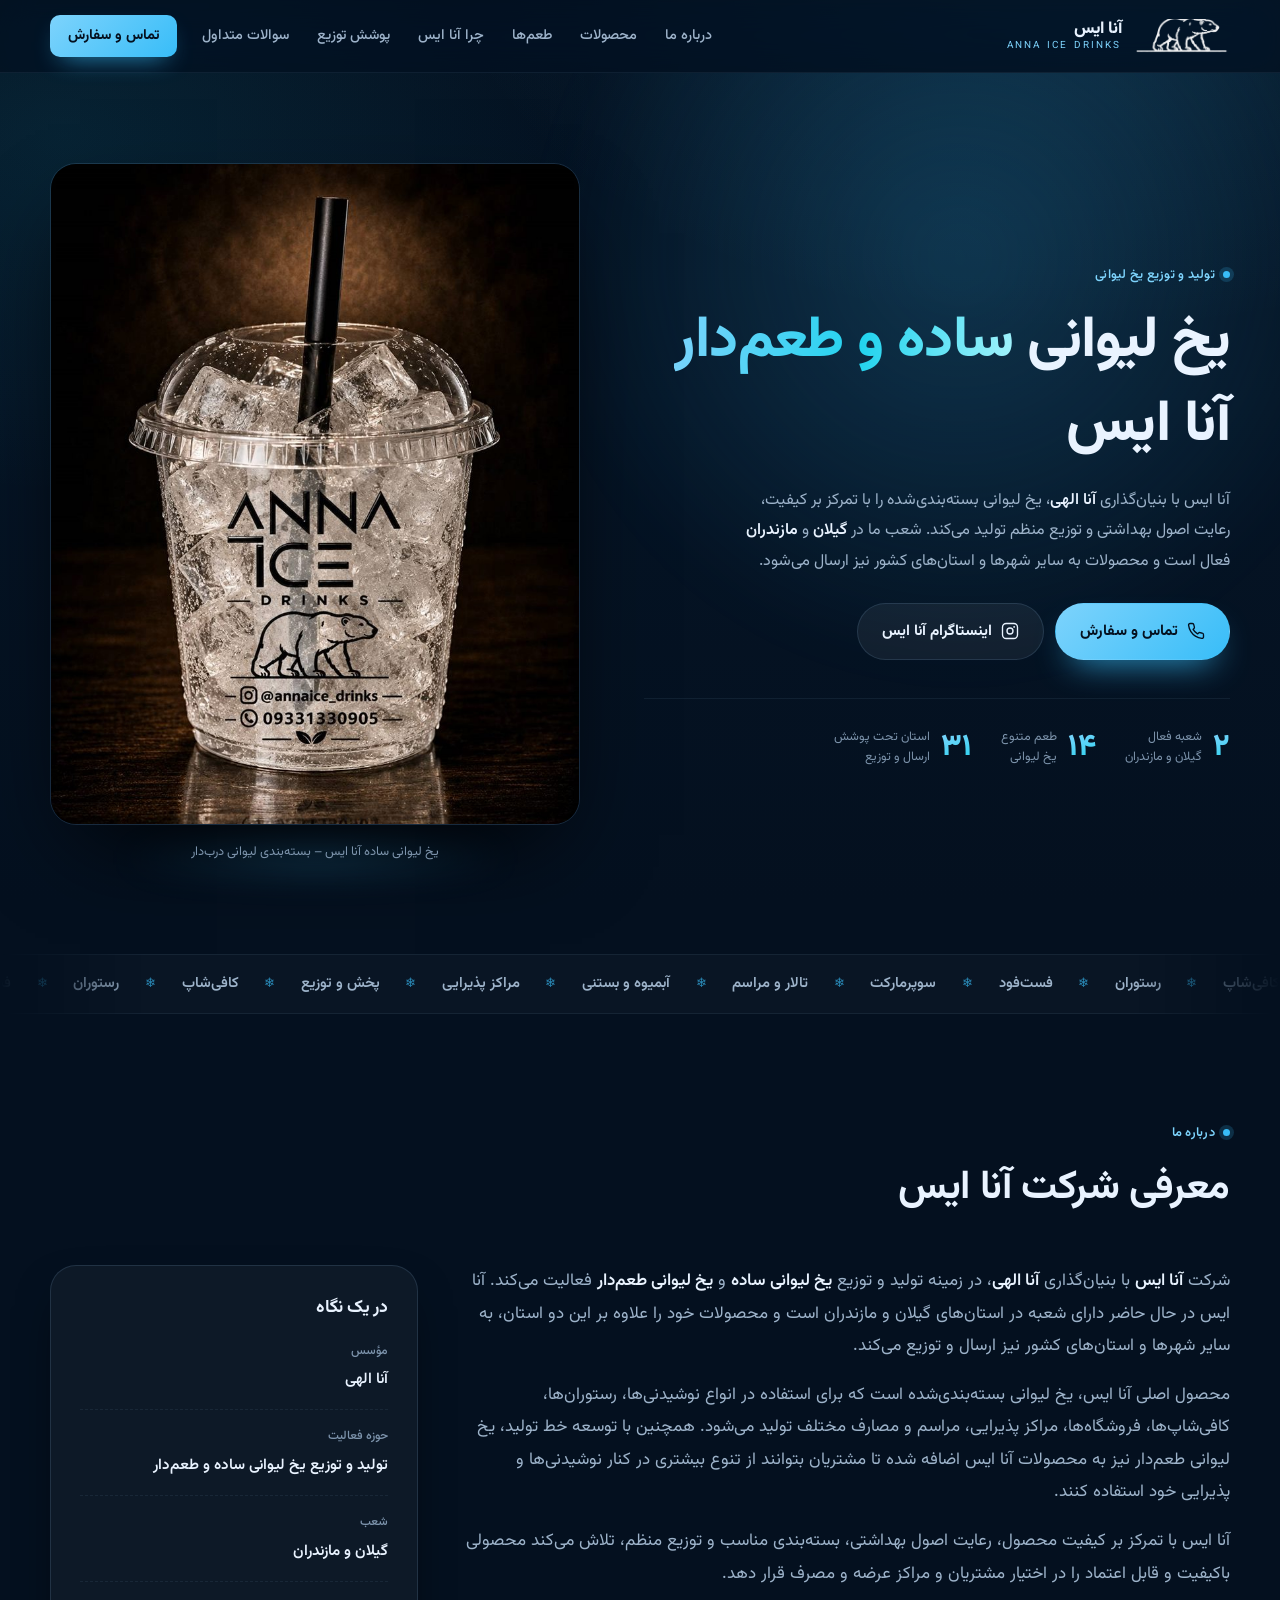
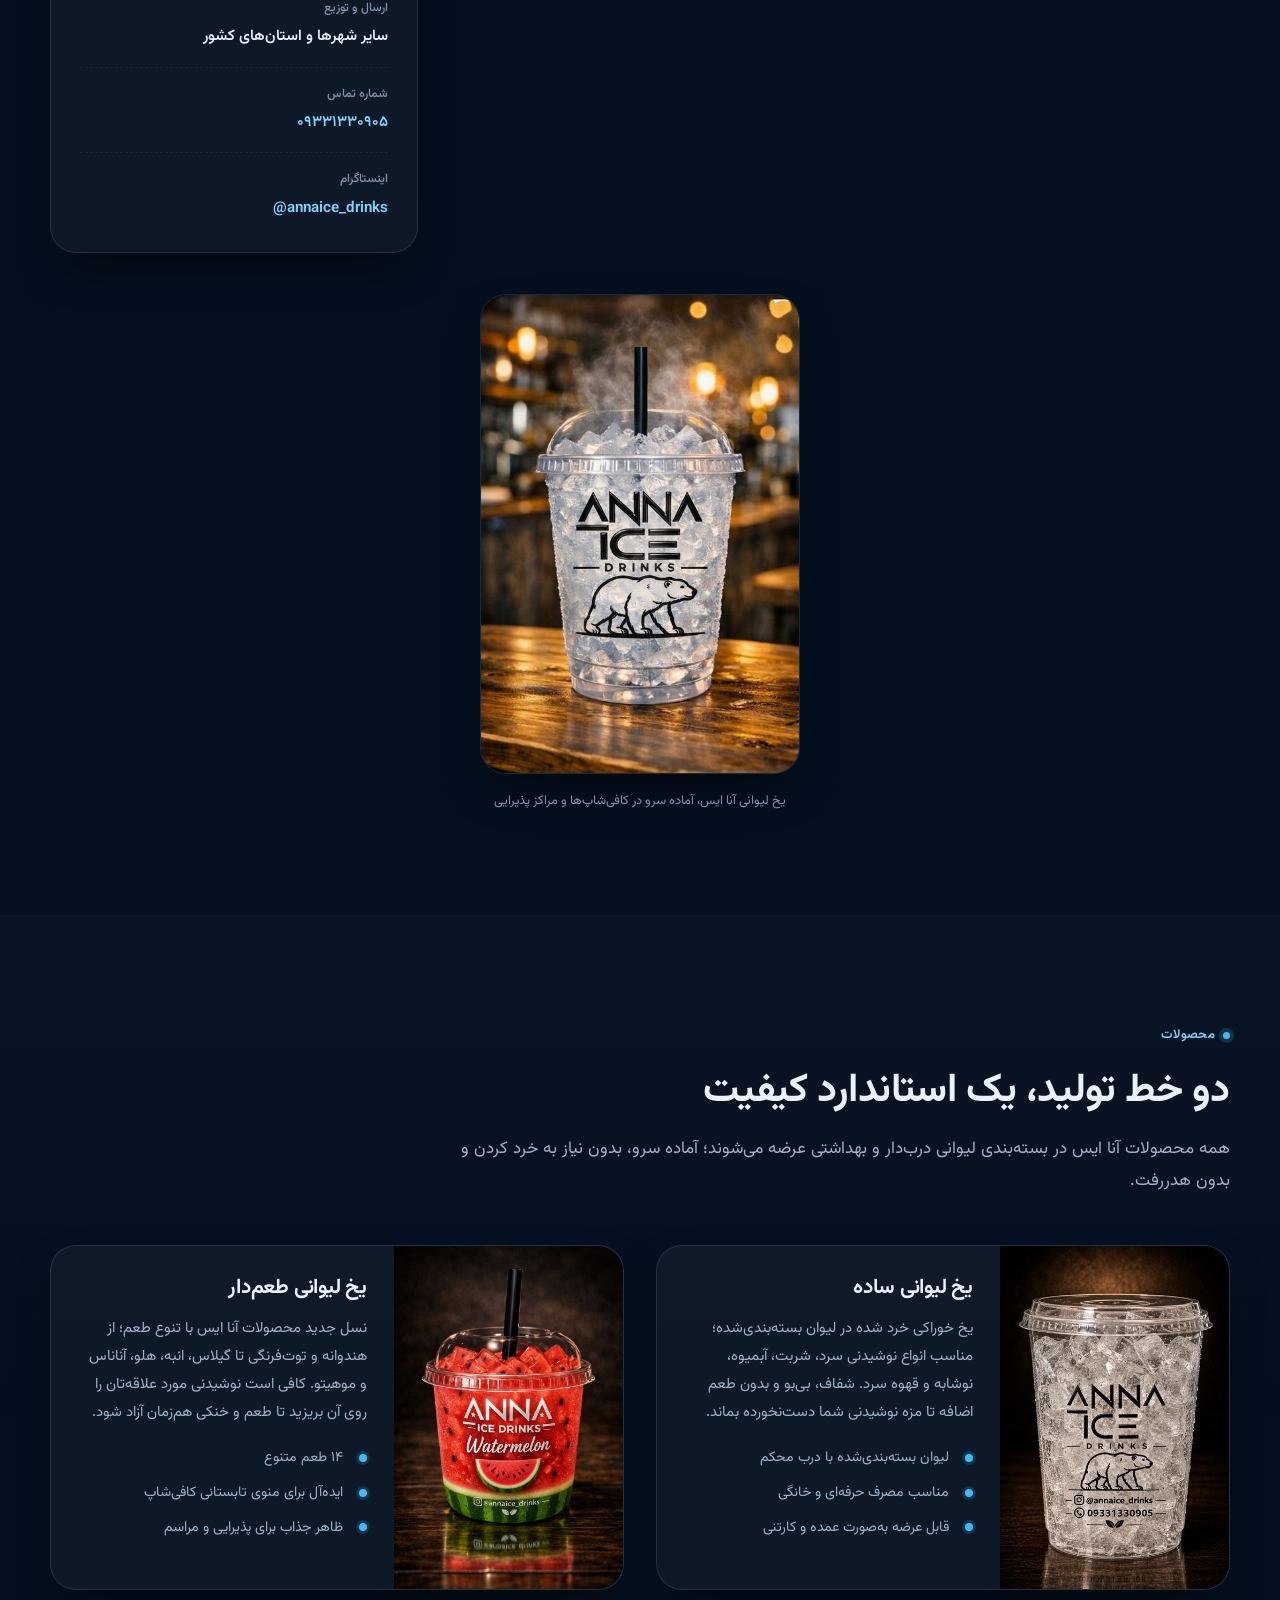
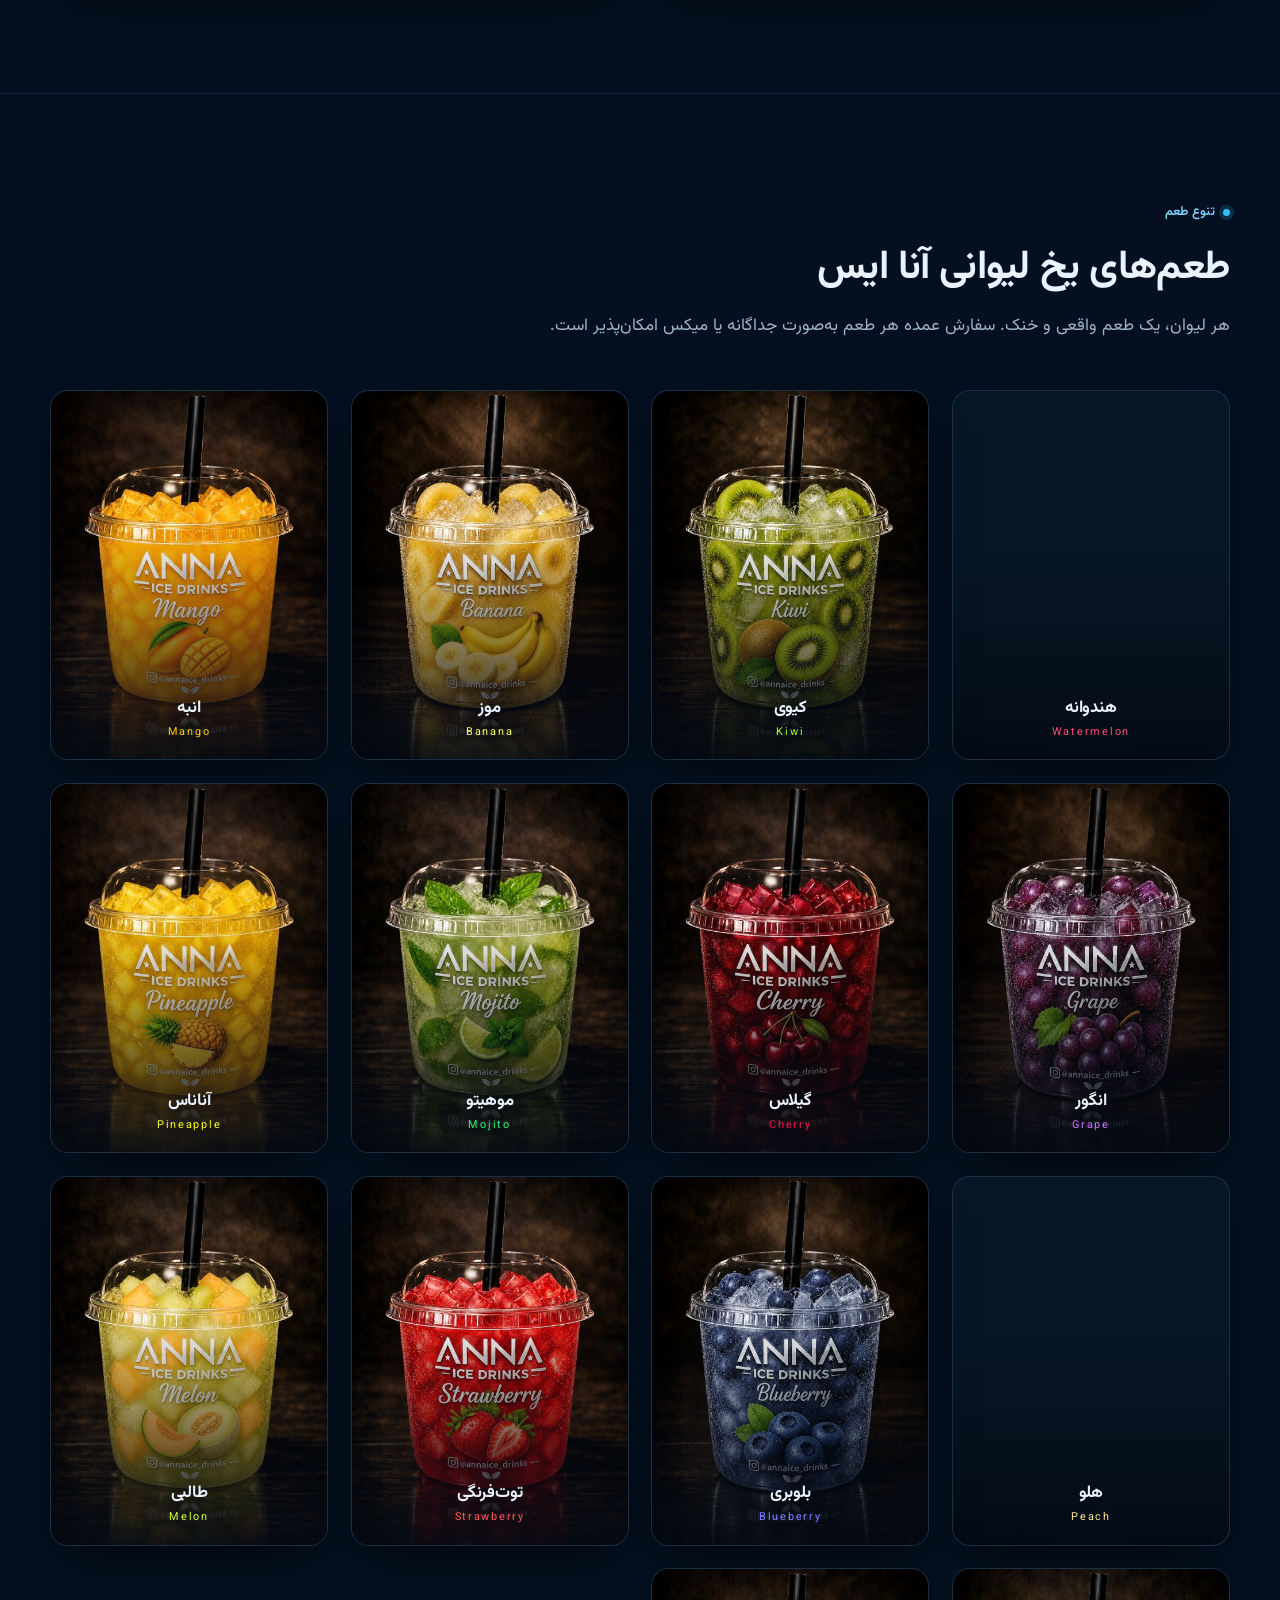
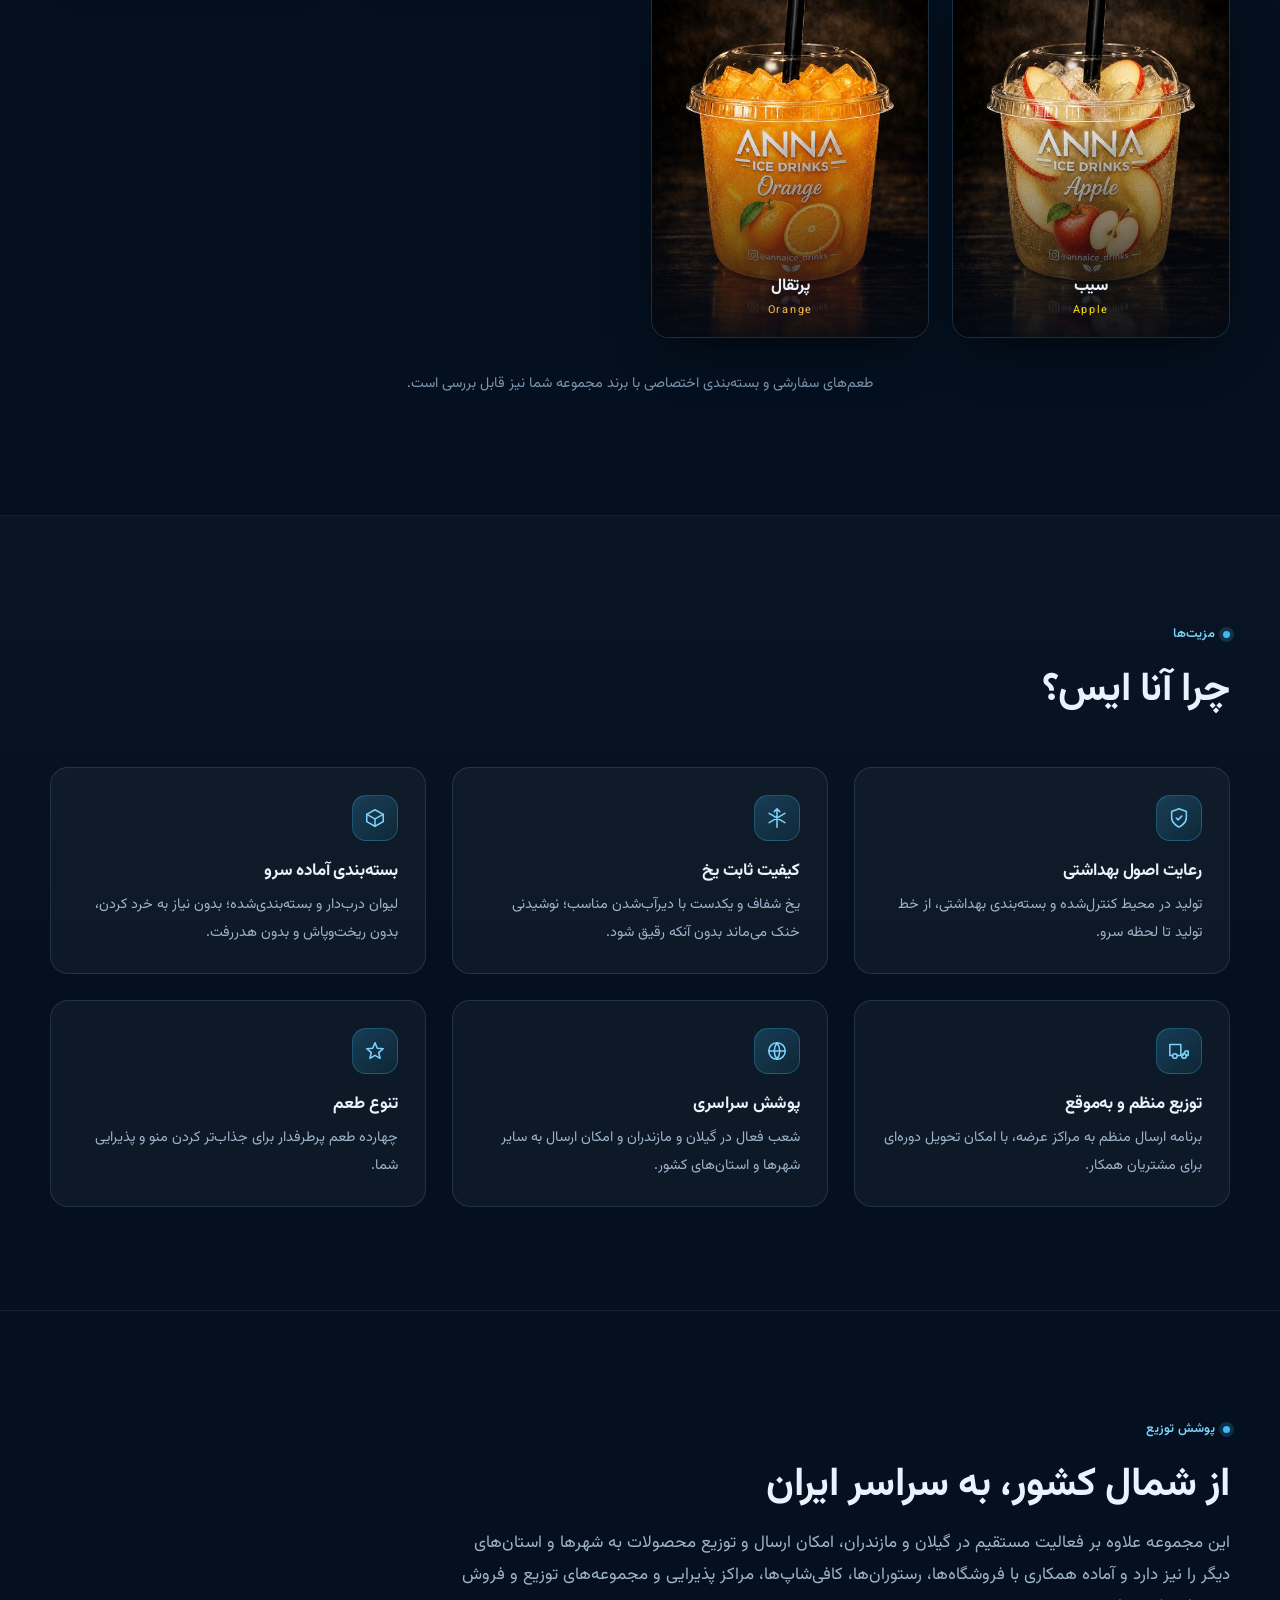
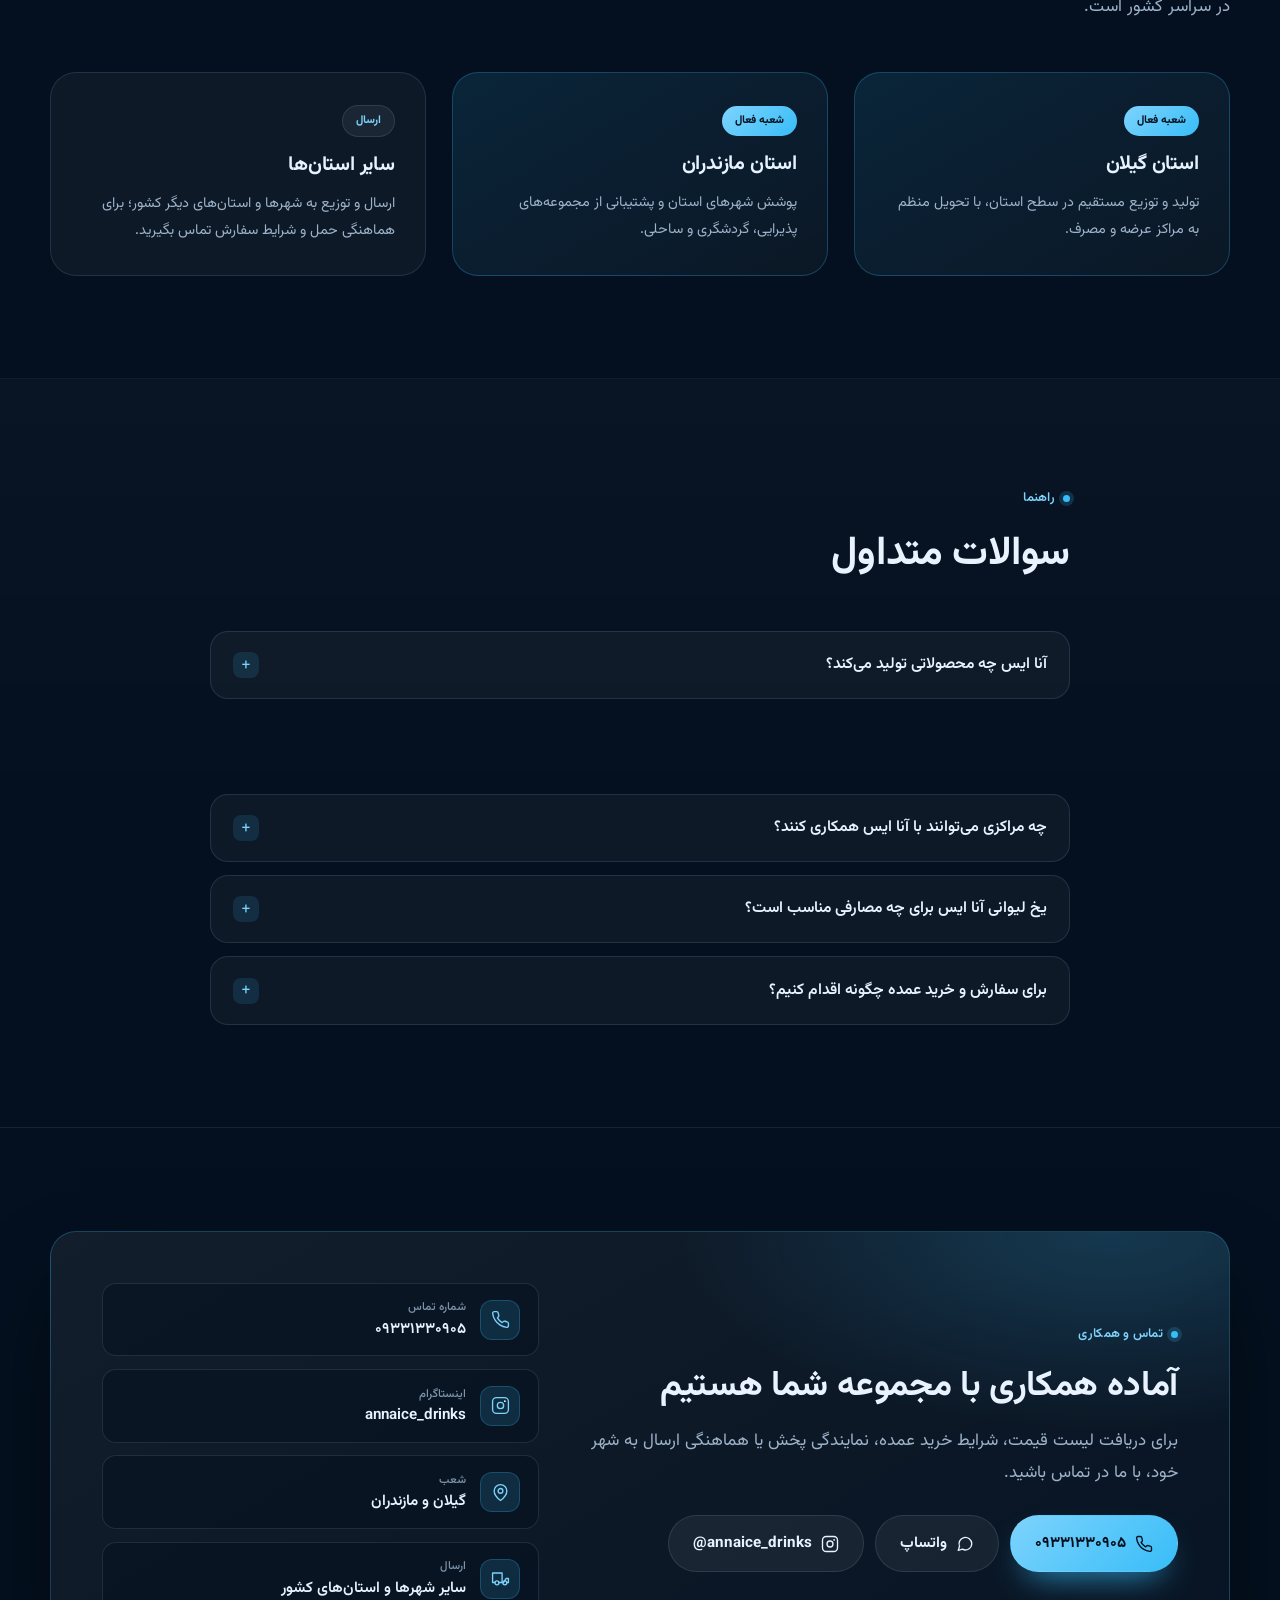
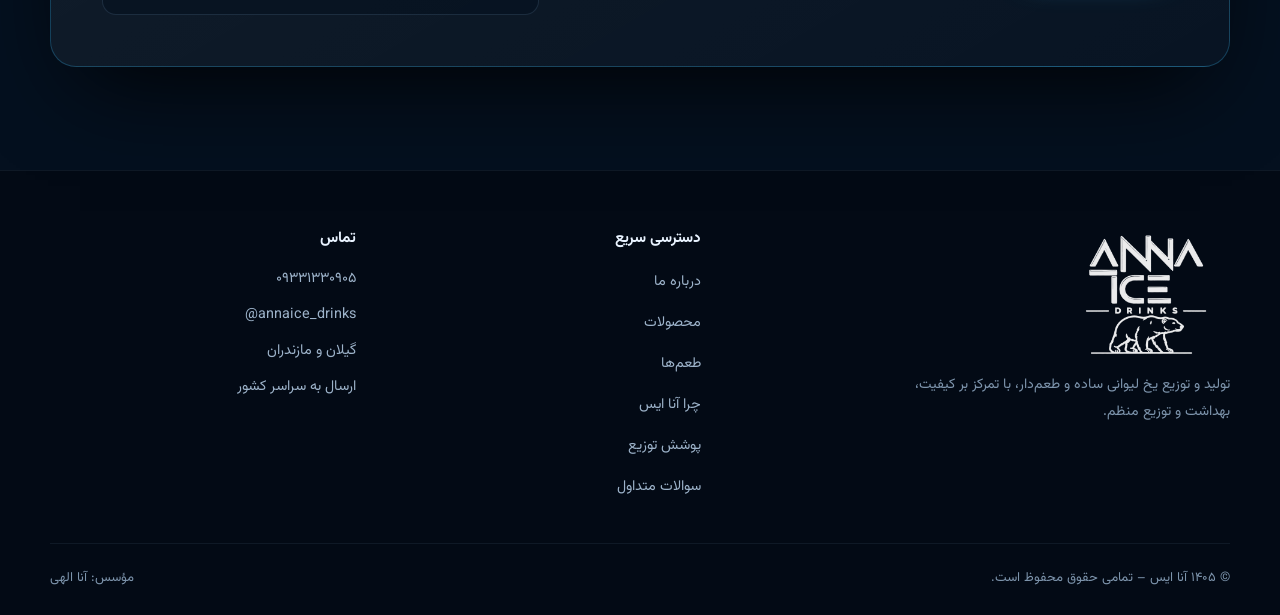
==== index.html @ 381fede4 "Add files via upload" ====
<!DOCTYPE html>
<html lang="fa-IR" dir="rtl">
<head>
<meta charset="utf-8">
<meta name="viewport" content="width=device-width, initial-scale=1">
<meta name="theme-color" content="#04101f">

<title>آنا ایس | تولید و توزیع یخ لیوانی ساده و طعم‌دار در گیلان و مازندران</title>
<meta name="description" content="آنا ایس (ANNA ICE DRINKS) تولیدکننده و توزیع‌کننده یخ لیوانی ساده و یخ لیوانی طعم‌دار با بسته‌بندی بهداشتی. شعب گیلان و مازندران، ارسال به سراسر کشور. همکاری با کافی‌شاپ، رستوران، فروشگاه و مراکز پذیرایی. تماس: ۰۹۳۳۱۳۳۰۹۰۵">
<meta name="keywords" content="یخ لیوانی, یخ لیوانی طعم‌دار, آنا ایس, انا ایس, ANNA ICE, تولید یخ, پخش یخ, یخ بهداشتی, یخ خوراکی, یخ کافی شاپ, یخ رستوران, یخ لیوانی گیلان, یخ لیوانی مازندران, عمده فروشی یخ">
<meta name="author" content="آنا ایس – آنا الهی">
<meta name="robots" content="index, follow, max-image-preview:large, max-snippet:-1, max-video-preview:-1">
<link rel="canonical" href="https://annaice.ir/">

<meta property="og:type" content="website">
<meta property="og:site_name" content="آنا ایس | ANNA ICE DRINKS">
<meta property="og:locale" content="fa_IR">
<meta property="og:url" content="https://annaice.ir/">
<meta property="og:title" content="آنا ایس | تولید و توزیع یخ لیوانی ساده و طعم‌دار">
<meta property="og:description" content="یخ لیوانی بسته‌بندی‌شده، ساده و طعم‌دار، با کیفیت و بهداشت تضمین‌شده. شعب گیلان و مازندران، ارسال به سراسر ایران.">
<meta property="og:image" content="https://annaice.ir/images/annaice-og-cover.jpg">
<meta property="og:image:width" content="1200">
<meta property="og:image:height" content="630">
<meta property="og:image:alt" content="لیوان یخ لیوانی ساده آنا ایس با لوگوی خرس قطبی">

<meta name="twitter:card" content="summary_large_image">
<meta name="twitter:title" content="آنا ایس | تولید و توزیع یخ لیوانی ساده و طعم‌دار">
<meta name="twitter:description" content="یخ لیوانی بسته‌بندی‌شده، ساده و طعم‌دار. شعب گیلان و مازندران، ارسال به سراسر ایران.">
<meta name="twitter:image" content="https://annaice.ir/images/annaice-og-cover.jpg">

<link rel="icon" href="images/icon-32.png" sizes="32x32" type="image/png">
<link rel="apple-touch-icon" href="images/icon-180.png">
<link rel="manifest" href="site.webmanifest">

<link rel="preconnect" href="https://fonts.googleapis.com">
<link rel="preconnect" href="https://fonts.gstatic.com" crossorigin>
<link rel="preload" as="image" href="images/annaice-yakh-livani-hero.jpg" imagesrcset="images/annaice-yakh-livani-hero-560.jpg 560w, images/annaice-yakh-livani-hero-800.jpg 800w, images/annaice-yakh-livani-hero.jpg 1086w" imagesizes="(max-width: 900px) min(88vw, 360px), 46vw">
<link rel="stylesheet" href="https://fonts.googleapis.com/css2?family=Vazirmatn:wght@300;400;500;600;700;800&display=swap">
<link rel="stylesheet" href="styles.css">

<script type="application/ld+json">
{
  "@context": "https://schema.org",
  "@graph": [
    {
      "@type": "Organization",
      "@id": "https://annaice.ir/#organization",
      "name": "آنا ایس",
      "alternateName": ["ANNA ICE DRINKS", "انا ایس", "Anna Ice"],
      "url": "https://annaice.ir/",
      "logo": "https://annaice.ir/images/annaice-logo.png",
      "image": "https://annaice.ir/images/annaice-og-cover.jpg",
      "description": "تولید و توزیع یخ لیوانی ساده و یخ لیوانی طعم‌دار با بسته‌بندی بهداشتی.",
      "foundingDate": "2024",
      "founder": { "@type": "Person", "name": "آنا الهی" },
      "sameAs": ["https://www.instagram.com/annaice_drinks"],
      "contactPoint": [{
        "@type": "ContactPoint",
        "telephone": "+989331330905",
        "contactType": "sales",
        "areaServed": "IR",
        "availableLanguage": ["fa"]
      }]
    },
    {
      "@type": "LocalBusiness",
      "@id": "https://annaice.ir/#business",
      "name": "آنا ایس – تولید و توزیع یخ لیوانی",
      "parentOrganization": { "@id": "https://annaice.ir/#organization" },
      "url": "https://annaice.ir/",
      "image": "https://annaice.ir/images/annaice-og-cover.jpg",
      "telephone": "+989331330905",
      "priceRange": "$$",
      "address": [
        { "@type": "PostalAddress", "addressRegion": "گیلان", "addressCountry": "IR" },
        { "@type": "PostalAddress", "addressRegion": "مازندران", "addressCountry": "IR" }
      ],
      "areaServed": [
        { "@type": "State", "name": "گیلان" },
        { "@type": "State", "name": "مازندران" },
        { "@type": "Country", "name": "ایران" }
      ],
      "makesOffer": [
        { "@type": "Offer", "itemOffered": { "@type": "Product", "name": "یخ لیوانی ساده" } },
        { "@type": "Offer", "itemOffered": { "@type": "Product", "name": "یخ لیوانی طعم‌دار" } }
      ]
    },
    {
      "@type": "WebSite",
      "@id": "https://annaice.ir/#website",
      "url": "https://annaice.ir/",
      "name": "آنا ایس",
      "inLanguage": "fa-IR",
      "publisher": { "@id": "https://annaice.ir/#organization" }
    },
    {
      "@type": "ItemList",
      "name": "طعم‌های یخ لیوانی آنا ایس",
      "itemListElement": [
        { "@type": "ListItem", "position": 1, "name": "یخ لیوانی هندوانه", "image": "https://annaice.ir/images/annaice-yakh-livani-hendevaneh.jpg" },
        { "@type": "ListItem", "position": 2, "name": "یخ لیوانی کیوی", "image": "https://annaice.ir/images/annaice-yakh-livani-kiwi.jpg" },
        { "@type": "ListItem", "position": 3, "name": "یخ لیوانی موز", "image": "https://annaice.ir/images/annaice-yakh-livani-moz.jpg" },
        { "@type": "ListItem", "position": 4, "name": "یخ لیوانی انبه", "image": "https://annaice.ir/images/annaice-yakh-livani-anbeh.jpg" },
        { "@type": "ListItem", "position": 5, "name": "یخ لیوانی انگور", "image": "https://annaice.ir/images/annaice-yakh-livani-angoor.jpg" },
        { "@type": "ListItem", "position": 6, "name": "یخ لیوانی گیلاس", "image": "https://annaice.ir/images/annaice-yakh-livani-gilas.jpg" },
        { "@type": "ListItem", "position": 7, "name": "یخ لیوانی موهیتو", "image": "https://annaice.ir/images/annaice-yakh-livani-mojito.jpg" },
        { "@type": "ListItem", "position": 8, "name": "یخ لیوانی آناناس", "image": "https://annaice.ir/images/annaice-yakh-livani-ananas.jpg" },
        { "@type": "ListItem", "position": 9, "name": "یخ لیوانی هلو", "image": "https://annaice.ir/images/annaice-yakh-livani-holoo.jpg" },
        { "@type": "ListItem", "position": 10, "name": "یخ لیوانی بلوبری", "image": "https://annaice.ir/images/annaice-yakh-livani-bluberry.jpg" },
        { "@type": "ListItem", "position": 11, "name": "یخ لیوانی توت‌فرنگی", "image": "https://annaice.ir/images/annaice-yakh-livani-toot-farangi.jpg" },
        { "@type": "ListItem", "position": 12, "name": "یخ لیوانی طالبی", "image": "https://annaice.ir/images/annaice-yakh-livani-talebi.jpg" },
        { "@type": "ListItem", "position": 13, "name": "یخ لیوانی سیب", "image": "https://annaice.ir/images/annaice-yakh-livani-sib.jpg" },
        { "@type": "ListItem", "position": 14, "name": "یخ لیوانی پرتقال", "image": "https://annaice.ir/images/annaice-yakh-livani-portaghal.jpg" }
      ]
    },
    {
      "@type": "FAQPage",
      "@id": "https://annaice.ir/#faq",
      "mainEntity": [
        {
          "@type": "Question",
          "name": "آنا ایس چه محصولاتی تولید می‌کند؟",
          "acceptedAnswer": { "@type": "Answer", "text": "محصول اصلی آنا ایس یخ لیوانی بسته‌بندی‌شده است که در دو دسته یخ لیوانی ساده و یخ لیوانی طعم‌دار تولید می‌شود." }
        },
        {
          "@type": "Question",
          "name": "آیا امکان ارسال محصولات به شهرهای دیگر وجود دارد؟",
          "acceptedAnswer": { "@type": "Answer", "text": "بله. آنا ایس علاوه بر شعب خود در گیلان و مازندران، محصولات را به سایر شهرها و استان‌های کشور نیز ارسال و توزیع می‌کند." }
        },
        {
          "@type": "Question",
          "name": "چه مراکزی می‌توانند با آنا ایس همکاری کنند؟",
          "acceptedAnswer": { "@type": "Answer", "text": "کافی‌شاپ‌ها، رستوران‌ها، فروشگاه‌ها، مراکز پذیرایی، تالارها و مجموعه‌های پخش و توزیع می‌توانند برای همکاری و خرید عمده با آنا ایس تماس بگیرند." }
        },
        {
          "@type": "Question",
          "name": "یخ لیوانی آنا ایس برای چه مصارفی مناسب است؟",
          "acceptedAnswer": { "@type": "Answer", "text": "برای انواع نوشیدنی‌های سرد، سرو در کافی‌شاپ و رستوران، پذیرایی در مراسم و جشن‌ها، فروشگاه‌ها و مصارف خانگی مناسب است." }
        },
        {
          "@type": "Question",
          "name": "برای سفارش و خرید عمده چگونه اقدام کنیم؟",
          "acceptedAnswer": { "@type": "Answer", "text": "کافی است با شماره ۰۹۳۳۱۳۳۰۹۰۵ تماس بگیرید یا از طریق صفحه اینستاگرام annaice_drinks پیام دهید." }
        }
      ]
    }
  ]
}
</script>
</head>
<body>

<a class="skip-link" href="#main">رفتن به محتوای اصلی</a>

<header class="site-header" id="top">
  <div class="wrap header-inner">
    <a class="brand" href="#top" aria-label="آنا ایس – صفحه اصلی">
      <img class="brand-logo" src="images/annaice-bear-white.png" width="420" height="147"
           fetchpriority="high" decoding="async" alt="نشان خرس قطبی آنا ایس">
      <span class="brand-text">
        <strong>آنا ایس</strong>
        <small>ANNA ICE DRINKS</small>
      </span>
    </a>

    <nav class="nav" id="nav" aria-label="ناوبری اصلی">
      <a href="#about">درباره ما</a>
      <a href="#products">محصولات</a>
      <a href="#flavors">طعم‌ها</a>
      <a href="#why">چرا آنا ایس</a>
      <a href="#coverage">پوشش توزیع</a>
      <a href="#faq">سوالات متداول</a>
      <a href="#contact" class="nav-cta">تماس و سفارش</a>
    </nav>

    <button class="nav-toggle" id="navToggle" aria-expanded="false" aria-controls="nav" aria-label="باز کردن منو">
      <span></span><span></span><span></span>
    </button>
  </div>
</header>

<main id="main">

  <!-- ==================== HERO ==================== -->
  <section class="hero" aria-labelledby="hero-title">
    <div class="hero-glow" aria-hidden="true"></div>
    <div class="wrap hero-grid">
      <div class="hero-copy">
        <p class="eyebrow"><span class="dot" aria-hidden="true"></span> تولید و توزیع یخ لیوانی</p>
        <h1 id="hero-title">یخ لیوانی <span class="grad">ساده و طعم‌دار</span> آنا ایس</h1>
        <p class="lead">
          آنا ایس با بنیان‌گذاری <strong>آنا الهی</strong>، یخ لیوانی بسته‌بندی‌شده را با تمرکز بر کیفیت،
          رعایت اصول بهداشتی و توزیع منظم تولید می‌کند. شعب ما در <strong>گیلان</strong> و <strong>مازندران</strong>
          فعال است و محصولات به سایر شهرها و استان‌های کشور نیز ارسال می‌شود.
        </p>
        <div class="cta-row">
          <a class="btn btn-primary" href="tel:+989331330905">
            <svg viewBox="0 0 24 24" aria-hidden="true"><path d="M22 16.9v3a2 2 0 0 1-2.2 2 19.8 19.8 0 0 1-8.6-3.1 19.5 19.5 0 0 1-6-6A19.8 19.8 0 0 1 2.1 4.2 2 2 0 0 1 4.1 2h3a2 2 0 0 1 2 1.7c.1 1 .4 1.9.7 2.8a2 2 0 0 1-.5 2.1L8.1 9.9a16 16 0 0 0 6 6l1.3-1.2a2 2 0 0 1 2.1-.5c.9.3 1.8.6 2.8.7a2 2 0 0 1 1.7 2z"/></svg>
            تماس و سفارش
          </a>
          <a class="btn btn-ghost" href="https://www.instagram.com/annaice_drinks" target="_blank" rel="noopener">
            <svg viewBox="0 0 24 24" aria-hidden="true"><rect x="2" y="2" width="20" height="20" rx="5"/><circle cx="12" cy="12" r="4"/><circle cx="17.5" cy="6.5" r="1.2" fill="currentColor" stroke="none"/></svg>
            اینستاگرام آنا ایس
          </a>
        </div>
        <ul class="hero-stats">
          <li><b>۲</b><span>شعبه فعال<br>گیلان و مازندران</span></li>
          <li><b>۱۴</b><span>طعم متنوع<br>یخ لیوانی</span></li>
          <li><b>۳۱</b><span>استان تحت پوشش<br>ارسال و توزیع</span></li>
        </ul>
      </div>

      <figure class="hero-media">
        <img
          src="images/annaice-yakh-livani-hero.jpg"
          srcset="images/annaice-yakh-livani-hero-560.jpg 560w, images/annaice-yakh-livani-hero-800.jpg 800w, images/annaice-yakh-livani-hero.jpg 1086w"
          sizes="(max-width: 900px) min(88vw, 360px), 46vw"
          width="1086" height="1448"
          alt="لیوان یخ لیوانی ساده آنا ایس با درب گنبدی، پر از یخ خرد شده، با لوگوی خرس قطبی"
          fetchpriority="high" decoding="async">
        <figcaption>یخ لیوانی ساده آنا ایس – بسته‌بندی لیوانی درب‌دار</figcaption>
      </figure>
    </div>
  </section>

  <!-- ==================== MARQUEE / TRUST ==================== -->
  <section class="ticker" aria-label="حوزه‌های استفاده">
    <div class="ticker-track">
      <span>کافی‌شاپ</span><i aria-hidden="true">❄</i>
      <span>رستوران</span><i aria-hidden="true">❄</i>
      <span>فست‌فود</span><i aria-hidden="true">❄</i>
      <span>سوپرمارکت</span><i aria-hidden="true">❄</i>
      <span>تالار و مراسم</span><i aria-hidden="true">❄</i>
      <span>آبمیوه و بستنی</span><i aria-hidden="true">❄</i>
      <span>مراکز پذیرایی</span><i aria-hidden="true">❄</i>
      <span>پخش و توزیع</span><i aria-hidden="true">❄</i>
      <span aria-hidden="true">کافی‌شاپ</span><i aria-hidden="true">❄</i>
      <span aria-hidden="true">رستوران</span><i aria-hidden="true">❄</i>
      <span aria-hidden="true">فست‌فود</span><i aria-hidden="true">❄</i>
      <span aria-hidden="true">سوپرمارکت</span><i aria-hidden="true">❄</i>
      <span aria-hidden="true">تالار و مراسم</span><i aria-hidden="true">❄</i>
      <span aria-hidden="true">آبمیوه و بستنی</span><i aria-hidden="true">❄</i>
      <span aria-hidden="true">مراکز پذیرایی</span><i aria-hidden="true">❄</i>
      <span aria-hidden="true">پخش و توزیع</span><i aria-hidden="true">❄</i>
    </div>
  </section>

  <!-- ==================== ABOUT ==================== -->
  <section class="section" id="about" aria-labelledby="about-title">
    <div class="wrap">
      <div class="section-head">
        <p class="eyebrow"><span class="dot" aria-hidden="true"></span> درباره ما</p>
        <h2 id="about-title">معرفی شرکت آنا ایس</h2>
      </div>

      <div class="about-grid">
        <div class="about-text">
          <p>
            شرکت <strong>آنا ایس</strong> با بنیان‌گذاری <strong>آنا الهی</strong>، در زمینه تولید و توزیع
            <strong>یخ لیوانی ساده</strong> و <strong>یخ لیوانی طعم‌دار</strong> فعالیت می‌کند. آنا ایس در حال حاضر
            دارای شعبه در استان‌های گیلان و مازندران است و محصولات خود را علاوه بر این دو استان، به سایر شهرها و
            استان‌های کشور نیز ارسال و توزیع می‌کند.
          </p>
          <p>
            محصول اصلی آنا ایس، یخ لیوانی بسته‌بندی‌شده است که برای استفاده در انواع نوشیدنی‌ها، رستوران‌ها،
            کافی‌شاپ‌ها، فروشگاه‌ها، مراکز پذیرایی، مراسم و مصارف مختلف تولید می‌شود. همچنین با توسعه خط تولید،
            یخ لیوانی طعم‌دار نیز به محصولات آنا ایس اضافه شده تا مشتریان بتوانند از تنوع بیشتری در کنار
            نوشیدنی‌ها و پذیرایی خود استفاده کنند.
          </p>
          <p>
            آنا ایس با تمرکز بر کیفیت محصول، رعایت اصول بهداشتی، بسته‌بندی مناسب و توزیع منظم، تلاش می‌کند
            محصولی باکیفیت و قابل اعتماد را در اختیار مشتریان و مراکز عرضه و مصرف قرار دهد.
          </p>
        </div>

        <aside class="fact-card" aria-label="اطلاعات کلیدی آنا ایس">
          <h3>در یک نگاه</h3>
          <dl>
            <div><dt>مؤسس</dt><dd>آنا الهی</dd></div>
            <div><dt>حوزه فعالیت</dt><dd>تولید و توزیع یخ لیوانی ساده و طعم‌دار</dd></div>
            <div><dt>شعب</dt><dd>گیلان و مازندران</dd></div>
            <div><dt>ارسال و توزیع</dt><dd>سایر شهرها و استان‌های کشور</dd></div>
            <div><dt>شماره تماس</dt><dd><a href="tel:+989331330905" dir="ltr">۰۹۳۳۱۳۳۰۹۰۵</a></dd></div>
            <div><dt>اینستاگرام</dt><dd><a href="https://www.instagram.com/annaice_drinks" target="_blank" rel="noopener" dir="ltr">@annaice_drinks</a></dd></div>
          </dl>
        </aside>
      </div>

      <figure class="about-media">
        <img src="images/annaice-yakh-livani-cafe.jpg" srcset="images/annaice-yakh-livani-cafe-480.jpg 480w, images/annaice-yakh-livani-cafe.jpg 800w" sizes="320px" width="800" height="1200" loading="lazy" decoding="async" alt="لیوان یخ آنا ایس روی میز چوبی کافی‌شاپ">
        <figcaption>یخ لیوانی آنا ایس، آماده سرو در کافی‌شاپ‌ها و مراکز پذیرایی</figcaption>
      </figure>
    </div>
  </section>

  <!-- ==================== PRODUCTS ==================== -->
  <section class="section section-alt" id="products" aria-labelledby="products-title">
    <div class="wrap">
      <div class="section-head">
        <p class="eyebrow"><span class="dot" aria-hidden="true"></span> محصولات</p>
        <h2 id="products-title">دو خط تولید، یک استاندارد کیفیت</h2>
        <p class="section-sub">
          همه محصولات آنا ایس در بسته‌بندی لیوانی درب‌دار و بهداشتی عرضه می‌شوند؛ آماده سرو، بدون نیاز به خرد کردن و بدون هدررفت.
        </p>
      </div>

      <div class="product-grid">
        <article class="product-card">
          <div class="product-media">
            <img src="images/annaice-yakh-livani-sade-studio.jpg" srcset="images/annaice-yakh-livani-sade-studio-480.jpg 480w, images/annaice-yakh-livani-sade-studio.jpg 800w" sizes="(max-width: 900px) 280px, 22vw" width="800" height="1067" loading="lazy" decoding="async"
                 alt="یخ لیوانی ساده آنا ایس در لیوان شفاف با درب گنبدی">
          </div>
          <div class="product-body">
            <h3>یخ لیوانی ساده</h3>
            <p>
              یخ خوراکی خرد شده در لیوان بسته‌بندی‌شده؛ مناسب انواع نوشیدنی سرد، شربت، آبمیوه، نوشابه و قهوه سرد.
              شفاف، بی‌بو و بدون طعم اضافه تا مزه نوشیدنی شما دست‌نخورده بماند.
            </p>
            <ul class="tick-list">
              <li>لیوان بسته‌بندی‌شده با درب محکم</li>
              <li>مناسب مصرف حرفه‌ای و خانگی</li>
              <li>قابل عرضه به‌صورت عمده و کارتنی</li>
            </ul>
          </div>
        </article>

        <article class="product-card">
          <div class="product-media">
            <img src="images/annaice-yakh-livani-hendevaneh.jpg" width="800" height="1200" loading="lazy" decoding="async"
                 alt="یخ لیوانی طعم‌دار هندوانه آنا ایس با بسته‌بندی رنگی">
          </div>
          <div class="product-body">
            <h3>یخ لیوانی طعم‌دار</h3>
            <p>
              نسل جدید محصولات آنا ایس با تنوع طعم؛ از هندوانه و توت‌فرنگی تا گیلاس، انبه، هلو، آناناس و موهیتو.
              کافی است نوشیدنی مورد علاقه‌تان را روی آن بریزید تا طعم و خنکی هم‌زمان آزاد شود.
            </p>
            <ul class="tick-list">
              <li>۱۴ طعم متنوع</li>
              <li>ایده‌آل برای منوی تابستانی کافی‌شاپ</li>
              <li>ظاهر جذاب برای پذیرایی و مراسم</li>
            </ul>
          </div>
        </article>
      </div>
    </div>
  </section>

  <!-- ==================== FLAVORS ==================== -->
  <section class="section" id="flavors" aria-labelledby="flavors-title">
    <div class="wrap">
      <div class="section-head">
        <p class="eyebrow"><span class="dot" aria-hidden="true"></span> تنوع طعم</p>
        <h2 id="flavors-title">طعم‌های یخ لیوانی آنا ایس</h2>
        <p class="section-sub">هر لیوان، یک طعم واقعی و خنک. سفارش عمده هر طعم به‌صورت جداگانه یا میکس امکان‌پذیر است.</p>
      </div>

      <ul class="flavor-grid">
        <li class="flavor" style="--c:#f43f5e">
          <img src="images/annaice-yakh-livani-hendevaneh.jpg" srcset="images/annaice-yakh-livani-hendevaneh-480.jpg 480w, images/annaice-yakh-livani-hendevaneh.jpg 800w" sizes="(max-width:640px) 45vw, (max-width:1000px) 30vw, 22vw" width="800" height="1200" loading="lazy" decoding="async" alt="یخ لیوانی طعم هندوانه آنا ایس">
          <div class="flavor-cap"><h3>هندوانه</h3><span>Watermelon</span></div>
        </li>
        <li class="flavor" style="--c:#84cc16">
          <img src="images/annaice-yakh-livani-kiwi.jpg" srcset="images/annaice-yakh-livani-kiwi-480.jpg 480w, images/annaice-yakh-livani-kiwi.jpg 800w" sizes="(max-width:640px) 45vw, (max-width:1000px) 30vw, 22vw" width="800" height="1199" loading="lazy" decoding="async" alt="یخ لیوانی طعم کیوی آنا ایس">
          <div class="flavor-cap"><h3>کیوی</h3><span>Kiwi</span></div>
        </li>
        <li class="flavor" style="--c:#fde047">
          <img src="images/annaice-yakh-livani-moz.jpg" srcset="images/annaice-yakh-livani-moz-480.jpg 480w, images/annaice-yakh-livani-moz.jpg 800w" sizes="(max-width:640px) 45vw, (max-width:1000px) 30vw, 22vw" width="800" height="1200" loading="lazy" decoding="async" alt="یخ لیوانی طعم موز آنا ایس">
          <div class="flavor-cap"><h3>موز</h3><span>Banana</span></div>
        </li>
        <li class="flavor" style="--c:#f59e0b">
          <img src="images/annaice-yakh-livani-anbeh.jpg" srcset="images/annaice-yakh-livani-anbeh-480.jpg 480w, images/annaice-yakh-livani-anbeh.jpg 800w" sizes="(max-width:640px) 45vw, (max-width:1000px) 30vw, 22vw" width="800" height="1200" loading="lazy" decoding="async" alt="یخ لیوانی طعم انبه آنا ایس">
          <div class="flavor-cap"><h3>انبه</h3><span>Mango</span></div>
        </li>
        <li class="flavor" style="--c:#a855f7">
          <img src="images/annaice-yakh-livani-angoor.jpg" srcset="images/annaice-yakh-livani-angoor-480.jpg 480w, images/annaice-yakh-livani-angoor.jpg 800w" sizes="(max-width:640px) 45vw, (max-width:1000px) 30vw, 22vw" width="800" height="1199" loading="lazy" decoding="async" alt="یخ لیوانی طعم انگور آنا ایس">
          <div class="flavor-cap"><h3>انگور</h3><span>Grape</span></div>
        </li>
        <li class="flavor" style="--c:#be123c">
          <img src="images/annaice-yakh-livani-gilas.jpg" srcset="images/annaice-yakh-livani-gilas-480.jpg 480w, images/annaice-yakh-livani-gilas.jpg 800w" sizes="(max-width:640px) 45vw, (max-width:1000px) 30vw, 22vw" width="800" height="1199" loading="lazy" decoding="async" alt="یخ لیوانی طعم گیلاس آنا ایس">
          <div class="flavor-cap"><h3>گیلاس</h3><span>Cherry</span></div>
        </li>
        <li class="flavor" style="--c:#22c55e">
          <img src="images/annaice-yakh-livani-mojito.jpg" srcset="images/annaice-yakh-livani-mojito-480.jpg 480w, images/annaice-yakh-livani-mojito.jpg 800w" sizes="(max-width:640px) 45vw, (max-width:1000px) 30vw, 22vw" width="800" height="1199" loading="lazy" decoding="async" alt="یخ لیوانی طعم موهیتو آنا ایس">
          <div class="flavor-cap"><h3>موهیتو</h3><span>Mojito</span></div>
        </li>
        <li class="flavor" style="--c:#facc15">
          <img src="images/annaice-yakh-livani-ananas.jpg" srcset="images/annaice-yakh-livani-ananas-480.jpg 480w, images/annaice-yakh-livani-ananas.jpg 800w" sizes="(max-width:640px) 45vw, (max-width:1000px) 30vw, 22vw" width="800" height="1200" loading="lazy" decoding="async" alt="یخ لیوانی طعم آناناس آنا ایس">
          <div class="flavor-cap"><h3>آناناس</h3><span>Pineapple</span></div>
        </li>
        <li class="flavor" style="--c:#fdba74">
          <img src="images/annaice-yakh-livani-holoo.jpg" srcset="images/annaice-yakh-livani-holoo-480.jpg 480w, images/annaice-yakh-livani-holoo.jpg 800w" sizes="(max-width:640px) 45vw, (max-width:1000px) 30vw, 22vw" width="800" height="1199" loading="lazy" decoding="async" alt="یخ لیوانی طعم هلو آنا ایس">
          <div class="flavor-cap"><h3>هلو</h3><span>Peach</span></div>
        </li>
        <li class="flavor" style="--c:#6366f1">
          <img src="images/annaice-yakh-livani-bluberry.jpg" srcset="images/annaice-yakh-livani-bluberry-480.jpg 480w, images/annaice-yakh-livani-bluberry.jpg 800w" sizes="(max-width:640px) 45vw, (max-width:1000px) 30vw, 22vw" width="800" height="1199" loading="lazy" decoding="async" alt="یخ لیوانی طعم بلوبری آنا ایس">
          <div class="flavor-cap"><h3>بلوبری</h3><span>Blueberry</span></div>
        </li>
        <li class="flavor" style="--c:#ef4444">
          <img src="images/annaice-yakh-livani-toot-farangi.jpg" srcset="images/annaice-yakh-livani-toot-farangi-480.jpg 480w, images/annaice-yakh-livani-toot-farangi.jpg 800w" sizes="(max-width:640px) 45vw, (max-width:1000px) 30vw, 22vw" width="800" height="1199" loading="lazy" decoding="async" alt="یخ لیوانی طعم توت‌فرنگی آنا ایس">
          <div class="flavor-cap"><h3>توت‌فرنگی</h3><span>Strawberry</span></div>
        </li>
        <li class="flavor" style="--c:#a3e635">
          <img src="images/annaice-yakh-livani-talebi.jpg" srcset="images/annaice-yakh-livani-talebi-480.jpg 480w, images/annaice-yakh-livani-talebi.jpg 800w" sizes="(max-width:640px) 45vw, (max-width:1000px) 30vw, 22vw" width="800" height="1199" loading="lazy" decoding="async" alt="یخ لیوانی طعم طالبی آنا ایس">
          <div class="flavor-cap"><h3>طالبی</h3><span>Melon</span></div>
        </li>
        <li class="flavor" style="--c:#eab308">
          <img src="images/annaice-yakh-livani-sib.jpg" srcset="images/annaice-yakh-livani-sib-480.jpg 480w, images/annaice-yakh-livani-sib.jpg 800w" sizes="(max-width:640px) 45vw, (max-width:1000px) 30vw, 22vw" width="800" height="1199" loading="lazy" decoding="async" alt="یخ لیوانی طعم سیب آنا ایس">
          <div class="flavor-cap"><h3>سیب</h3><span>Apple</span></div>
        </li>
        <li class="flavor" style="--c:#fb923c">
          <img src="images/annaice-yakh-livani-portaghal.jpg" srcset="images/annaice-yakh-livani-portaghal-480.jpg 480w, images/annaice-yakh-livani-portaghal.jpg 800w" sizes="(max-width:640px) 45vw, (max-width:1000px) 30vw, 22vw" width="800" height="1199" loading="lazy" decoding="async" alt="یخ لیوانی طعم پرتقال آنا ایس">
          <div class="flavor-cap"><h3>پرتقال</h3><span>Orange</span></div>
        </li>
      </ul>

      <p class="note">طعم‌های سفارشی و بسته‌بندی اختصاصی با برند مجموعه شما نیز قابل بررسی است.</p>
    </div>
  </section>

  <!-- ==================== WHY ==================== -->
  <section class="section section-alt" id="why" aria-labelledby="why-title">
    <div class="wrap">
      <div class="section-head">
        <p class="eyebrow"><span class="dot" aria-hidden="true"></span> مزیت‌ها</p>
        <h2 id="why-title">چرا آنا ایس؟</h2>
      </div>

      <div class="feature-grid">
        <article class="feature">
          <span class="ficon" aria-hidden="true">
            <svg viewBox="0 0 24 24"><path d="M12 22s8-4 8-10V5l-8-3-8 3v7c0 6 8 10 8 10z"/><path d="m9 12 2 2 4-4"/></svg>
          </span>
          <h3>رعایت اصول بهداشتی</h3>
          <p>تولید در محیط کنترل‌شده و بسته‌بندی بهداشتی، از خط تولید تا لحظه سرو.</p>
        </article>

        <article class="feature">
          <span class="ficon" aria-hidden="true">
            <svg viewBox="0 0 24 24"><path d="M12 2v20M12 2 9 5m3-3 3 3M3.4 7l17.2 10M20.6 7 3.4 17"/></svg>
          </span>
          <h3>کیفیت ثابت یخ</h3>
          <p>یخ شفاف و یکدست با دیرآب‌شدن مناسب؛ نوشیدنی خنک می‌ماند بدون آنکه رقیق شود.</p>
        </article>

        <article class="feature">
          <span class="ficon" aria-hidden="true">
            <svg viewBox="0 0 24 24"><path d="M21 8 12 3 3 8l9 5 9-5z"/><path d="M3 8v8l9 5 9-5V8"/><path d="M12 13v8"/></svg>
          </span>
          <h3>بسته‌بندی آماده سرو</h3>
          <p>لیوان درب‌دار و بسته‌بندی‌شده؛ بدون نیاز به خرد کردن، بدون ریخت‌وپاش و بدون هدررفت.</p>
        </article>

        <article class="feature">
          <span class="ficon" aria-hidden="true">
            <svg viewBox="0 0 24 24"><path d="M10 17h4V5H2v12h3"/><path d="M15 17h1l3-5h3v5h-2"/><circle cx="7.5" cy="17.5" r="2.5"/><circle cx="17.5" cy="17.5" r="2.5"/></svg>
          </span>
          <h3>توزیع منظم و به‌موقع</h3>
          <p>برنامه ارسال منظم به مراکز عرضه، با امکان تحویل دوره‌ای برای مشتریان همکار.</p>
        </article>

        <article class="feature">
          <span class="ficon" aria-hidden="true">
            <svg viewBox="0 0 24 24"><circle cx="12" cy="12" r="9"/><path d="M3 12h18M12 3a15 15 0 0 1 0 18a15 15 0 0 1 0-18z"/></svg>
          </span>
          <h3>پوشش سراسری</h3>
          <p>شعب فعال در گیلان و مازندران و امکان ارسال به سایر شهرها و استان‌های کشور.</p>
        </article>

        <article class="feature">
          <span class="ficon" aria-hidden="true">
            <svg viewBox="0 0 24 24"><path d="M12 3 14.5 9 21 9.5l-5 4.2 1.6 6.3L12 16.7 6.4 20l1.6-6.3-5-4.2L9.5 9z"/></svg>
          </span>
          <h3>تنوع طعم</h3>
          <p>چهارده طعم پرطرفدار برای جذاب‌تر کردن منو و پذیرایی شما.</p>
        </article>
      </div>
    </div>
  </section>

  <!-- ==================== COVERAGE ==================== -->
  <section class="section" id="coverage" aria-labelledby="coverage-title">
    <div class="wrap">
      <div class="section-head">
        <p class="eyebrow"><span class="dot" aria-hidden="true"></span> پوشش توزیع</p>
        <h2 id="coverage-title">از شمال کشور، به سراسر ایران</h2>
        <p class="section-sub">
          این مجموعه علاوه بر فعالیت مستقیم در گیلان و مازندران، امکان ارسال و توزیع محصولات به شهرها و استان‌های
          دیگر را نیز دارد و آماده همکاری با فروشگاه‌ها، رستوران‌ها، کافی‌شاپ‌ها، مراکز پذیرایی و مجموعه‌های
          توزیع و فروش در سراسر کشور است.
        </p>
      </div>

      <div class="coverage-grid">
        <article class="cov-card cov-main">
          <span class="cov-tag">شعبه فعال</span>
          <h3>استان گیلان</h3>
          <p>تولید و توزیع مستقیم در سطح استان، با تحویل منظم به مراکز عرضه و مصرف.</p>
        </article>
        <article class="cov-card cov-main">
          <span class="cov-tag">شعبه فعال</span>
          <h3>استان مازندران</h3>
          <p>پوشش شهرهای استان و پشتیبانی از مجموعه‌های پذیرایی، گردشگری و ساحلی.</p>
        </article>
        <article class="cov-card">
          <span class="cov-tag alt">ارسال</span>
          <h3>سایر استان‌ها</h3>
          <p>ارسال و توزیع به شهرها و استان‌های دیگر کشور؛ برای هماهنگی حمل و شرایط سفارش تماس بگیرید.</p>
        </article>
      </div>
    </div>
  </section>

  <!-- ==================== FAQ ==================== -->
  <section class="section section-alt" id="faq" aria-labelledby="faq-title">
    <div class="wrap wrap-narrow">
      <div class="section-head">
        <p class="eyebrow"><span class="dot" aria-hidden="true"></span> راهنما</p>
        <h2 id="faq-title">سوالات متداول</h2>
      </div>

      <div class="faq">
        <details>
          <summary>آنا ایس چه محصولاتی تولید می‌کند؟</summary>
          <p>محصول اصلی آنا ایس یخ لیوانی بسته‌بندی‌شده است که در دو دسته <strong>یخ لیوانی ساده</strong> و <strong>یخ لیوانی طعم‌دار</strong> تولید می‌شود.</p>
        </details>
        <details>
          <summary>آیا امکان ارسال محصولات به شهرهای دیگر وجود دارد؟</summary>
          <p>بله. آنا ایس علاوه بر شعب خود در گیلان و مازندران، محصولات را به سایر شهرها و استان‌های کشور نیز ارسال و توزیع می‌کند.</p>
        </details>
        <details>
          <summary>چه مراکزی می‌توانند با آنا ایس همکاری کنند؟</summary>
          <p>کافی‌شاپ‌ها، رستوران‌ها، فروشگاه‌ها، مراکز پذیرایی، تالارها و مجموعه‌های پخش و توزیع می‌توانند برای همکاری و خرید عمده تماس بگیرند.</p>
        </details>
        <details>
          <summary>یخ لیوانی آنا ایس برای چه مصارفی مناسب است؟</summary>
          <p>برای انواع نوشیدنی‌های سرد، سرو در کافی‌شاپ و رستوران، پذیرایی در مراسم و جشن‌ها، فروشگاه‌ها و مصارف خانگی مناسب است.</p>
        </details>
        <details>
          <summary>برای سفارش و خرید عمده چگونه اقدام کنیم؟</summary>
          <p>کافی است با شماره <a href="tel:+989331330905" dir="ltr">۰۹۳۳۱۳۳۰۹۰۵</a> تماس بگیرید یا از طریق صفحه اینستاگرام <a href="https://www.instagram.com/annaice_drinks" target="_blank" rel="noopener" dir="ltr">@annaice_drinks</a> پیام دهید.</p>
        </details>
      </div>
    </div>
  </section>

  <!-- ==================== CONTACT ==================== -->
  <section class="section contact" id="contact" aria-labelledby="contact-title">
    <div class="wrap">
      <div class="contact-card">
        <div class="contact-copy">
          <p class="eyebrow"><span class="dot" aria-hidden="true"></span> تماس و همکاری</p>
          <h2 id="contact-title">آماده همکاری با مجموعه شما هستیم</h2>
          <p class="lead">
            برای دریافت لیست قیمت، شرایط خرید عمده، نمایندگی پخش یا هماهنگی ارسال به شهر خود،
            با ما در تماس باشید.
          </p>
          <div class="cta-row">
            <a class="btn btn-primary" href="tel:+989331330905">
              <svg viewBox="0 0 24 24" aria-hidden="true"><path d="M22 16.9v3a2 2 0 0 1-2.2 2 19.8 19.8 0 0 1-8.6-3.1 19.5 19.5 0 0 1-6-6A19.8 19.8 0 0 1 2.1 4.2 2 2 0 0 1 4.1 2h3a2 2 0 0 1 2 1.7c.1 1 .4 1.9.7 2.8a2 2 0 0 1-.5 2.1L8.1 9.9a16 16 0 0 0 6 6l1.3-1.2a2 2 0 0 1 2.1-.5c.9.3 1.8.6 2.8.7a2 2 0 0 1 1.7 2z"/></svg>
              <span dir="ltr">۰۹۳۳۱۳۳۰۹۰۵</span>
            </a>
            <a class="btn btn-ghost" href="https://wa.me/989331330905" target="_blank" rel="noopener">
              <svg viewBox="0 0 24 24" aria-hidden="true"><path d="M21 11.5a8.4 8.4 0 0 1-12.4 7.4L3 20.5l1.7-5.4A8.5 8.5 0 1 1 21 11.5z"/></svg>
              واتساپ
            </a>
            <a class="btn btn-ghost" href="https://www.instagram.com/annaice_drinks" target="_blank" rel="noopener">
              <svg viewBox="0 0 24 24" aria-hidden="true"><rect x="2" y="2" width="20" height="20" rx="5"/><circle cx="12" cy="12" r="4"/><circle cx="17.5" cy="6.5" r="1.2" fill="currentColor" stroke="none"/></svg>
              <span dir="ltr">@annaice_drinks</span>
            </a>
          </div>
        </div>

        <ul class="contact-list">
          <li>
            <span class="ci" aria-hidden="true"><svg viewBox="0 0 24 24"><path d="M22 16.9v3a2 2 0 0 1-2.2 2 19.8 19.8 0 0 1-8.6-3.1 19.5 19.5 0 0 1-6-6A19.8 19.8 0 0 1 2.1 4.2 2 2 0 0 1 4.1 2h3a2 2 0 0 1 2 1.7c.1 1 .4 1.9.7 2.8a2 2 0 0 1-.5 2.1L8.1 9.9a16 16 0 0 0 6 6l1.3-1.2a2 2 0 0 1 2.1-.5c.9.3 1.8.6 2.8.7a2 2 0 0 1 1.7 2z"/></svg></span>
            <div><b>شماره تماس</b><a href="tel:+989331330905" dir="ltr">۰۹۳۳۱۳۳۰۹۰۵</a></div>
          </li>
          <li>
            <span class="ci" aria-hidden="true"><svg viewBox="0 0 24 24"><rect x="2" y="2" width="20" height="20" rx="5"/><circle cx="12" cy="12" r="4"/><circle cx="17.5" cy="6.5" r="1.2" fill="currentColor" stroke="none"/></svg></span>
            <div><b>اینستاگرام</b><a href="https://www.instagram.com/annaice_drinks" target="_blank" rel="noopener" dir="ltr">annaice_drinks</a></div>
          </li>
          <li>
            <span class="ci" aria-hidden="true"><svg viewBox="0 0 24 24"><path d="M20 10c0 6-8 12-8 12s-8-6-8-12a8 8 0 0 1 16 0z"/><circle cx="12" cy="10" r="3"/></svg></span>
            <div><b>شعب</b><span>گیلان و مازندران</span></div>
          </li>
          <li>
            <span class="ci" aria-hidden="true"><svg viewBox="0 0 24 24"><path d="M10 17h4V5H2v12h3"/><path d="M15 17h1l3-5h3v5h-2"/><circle cx="7.5" cy="17.5" r="2.5"/><circle cx="17.5" cy="17.5" r="2.5"/></svg></span>
            <div><b>ارسال</b><span>سایر شهرها و استان‌های کشور</span></div>
          </li>
        </ul>
      </div>
    </div>
  </section>

</main>

<footer class="site-footer">
  <div class="wrap footer-grid">
    <div>
      <a class="footer-logo" href="#top">
        <img src="images/annaice-logo-white.png" width="560" height="430" loading="lazy" decoding="async"
             alt="لوگوی آنا ایس – ANNA ICE DRINKS">
      </a>
      <p class="footer-about">تولید و توزیع یخ لیوانی ساده و طعم‌دار، با تمرکز بر کیفیت، بهداشت و توزیع منظم.</p>
    </div>

    <nav aria-label="ناوبری پاورقی">
      <h2>دسترسی سریع</h2>
      <ul>
        <li><a href="#about">درباره ما</a></li>
        <li><a href="#products">محصولات</a></li>
        <li><a href="#flavors">طعم‌ها</a></li>
        <li><a href="#why">چرا آنا ایس</a></li>
        <li><a href="#coverage">پوشش توزیع</a></li>
        <li><a href="#faq">سوالات متداول</a></li>
      </ul>
    </nav>

    <div>
      <h2>تماس</h2>
      <ul class="footer-contact">
        <li><a href="tel:+989331330905" dir="ltr">۰۹۳۳۱۳۳۰۹۰۵</a></li>
        <li><a href="https://www.instagram.com/annaice_drinks" target="_blank" rel="noopener" dir="ltr">@annaice_drinks</a></li>
        <li>گیلان و مازندران</li>
        <li>ارسال به سراسر کشور</li>
      </ul>
    </div>
  </div>

  <div class="wrap footer-bottom">
    <p>© <span id="year">۱۴۰۵</span> آنا ایس – تمامی حقوق محفوظ است.</p>
    <p>مؤسس: آنا الهی</p>
  </div>
</footer>

<a class="fab" href="tel:+989331330905" aria-label="تماس تلفنی با آنا ایس">
  <svg viewBox="0 0 24 24" aria-hidden="true"><path d="M22 16.9v3a2 2 0 0 1-2.2 2 19.8 19.8 0 0 1-8.6-3.1 19.5 19.5 0 0 1-6-6A19.8 19.8 0 0 1 2.1 4.2 2 2 0 0 1 4.1 2h3a2 2 0 0 1 2 1.7c.1 1 .4 1.9.7 2.8a2 2 0 0 1-.5 2.1L8.1 9.9a16 16 0 0 0 6 6l1.3-1.2a2 2 0 0 1 2.1-.5c.9.3 1.8.6 2.8.7a2 2 0 0 1 1.7 2z"/></svg>
</a>

<script src="script.js" defer></script>
</body>
</html>
---- styles.css ----
/* ============================================================
   ANNA ICE DRINKS — annaice.ir
   Static brand site · Persian (RTL) · dark ice theme
   ============================================================ */

:root {
  --ink:        #04101f;
  --ink-2:      #061627;
  --ink-3:      #08203a;
  --line:       rgba(148, 197, 240, .14);
  --line-soft:  rgba(148, 197, 240, .08);
  --surface:    rgba(255, 255, 255, .038);
  --surface-2:  rgba(255, 255, 255, .06);

  --text:       #e9f3ff;
  --muted:      #9db3ca;
  --muted-2:    #7d94ac;

  --brand:      #38bdf8;
  --brand-2:    #7dd3fc;
  --brand-deep: #0284c7;
  --accent:     #22d3ee;

  --radius:     18px;
  --radius-lg:  26px;
  --wrap:       1180px;

  --shadow:     0 20px 50px -20px rgba(0, 0, 0, .8);
  --shadow-lg:  0 40px 90px -30px rgba(0, 0, 0, .9);

  --font: "Vazirmatn", "Segoe UI", Tahoma, "Iranian Sans", sans-serif;
}

*, *::before, *::after { box-sizing: border-box; }

html {
  scroll-behavior: smooth;
  scroll-padding-block-start: 90px;
  -webkit-text-size-adjust: 100%;
}

body {
  margin: 0;
  font-family: var(--font);
  font-size: clamp(15px, .55vw + 13.4px, 17px);
  line-height: 1.9;
  color: var(--text);
  background: var(--ink);
  background-image:
    radial-gradient(1100px 700px at 85% -10%, rgba(56, 189, 248, .16), transparent 60%),
    radial-gradient(900px 600px at 5% 15%, rgba(34, 211, 238, .09), transparent 60%),
    linear-gradient(180deg, #04101f 0%, #051425 45%, #04101f 100%);
  background-attachment: fixed;
  overflow-x: hidden;
}

h1, h2, h3 { line-height: 1.45; margin: 0; font-weight: 700; letter-spacing: -.01em; }
p { margin: 0 0 1em; }
a { color: var(--brand-2); text-decoration: none; transition: color .2s ease; }
a:hover { color: #fff; }
img { max-width: 100%; height: auto; display: block; }
ul { margin: 0; padding: 0; list-style: none; }

:focus-visible {
  outline: 2px solid var(--brand);
  outline-offset: 3px;
  border-radius: 6px;
}

.wrap { width: min(100% - 2.5rem, var(--wrap)); margin-inline: auto; }
.wrap-narrow { width: min(100% - 2.5rem, 860px); }

.skip-link {
  position: absolute; inset-inline-start: -9999px; top: 0; z-index: 999;
  background: var(--brand); color: #04101f; padding: .7rem 1.2rem;
  font-weight: 700; border-radius: 0 0 12px 12px;
}
.skip-link:focus { inset-inline-start: 1rem; }

/* ---------------- header ---------------- */
.site-header {
  position: sticky; top: 0; z-index: 100;
  background: rgba(4, 16, 31, .72);
  backdrop-filter: blur(16px) saturate(140%);
  -webkit-backdrop-filter: blur(16px) saturate(140%);
  border-bottom: 1px solid var(--line-soft);
}
.header-inner { display: flex; align-items: center; gap: 1.2rem; min-height: 72px; }

.brand { display: inline-flex; align-items: center; gap: .7rem; color: var(--text); flex: none; }
.brand-mark {
  width: 40px; height: 40px; flex: none;
  display: grid; place-items: center; border-radius: 12px;
  background: linear-gradient(140deg, var(--brand), var(--brand-deep));
  box-shadow: 0 8px 22px -8px rgba(56, 189, 248, .8);
}
.brand-mark svg { width: 22px; height: 22px; fill: none; stroke: #04101f; stroke-width: 1.7; stroke-linecap: round; }
.brand-logo { height: 34px; width: auto; flex: none; opacity: .95; }
.brand-text { display: grid; line-height: 1.25; }
.brand-text strong { font-size: 1.05rem; font-weight: 800; }
.brand-text small { font-size: .62rem; letter-spacing: .22em; color: var(--brand-2); direction: ltr; }

.nav { margin-inline-start: auto; display: flex; align-items: center; gap: .35rem; }
.nav a {
  color: var(--muted); font-size: .9rem; font-weight: 500;
  padding: .45rem .7rem; border-radius: 10px; white-space: nowrap;
  transition: color .2s, background .2s;
}
.nav a:hover { color: #fff; background: var(--surface-2); }
.nav .nav-cta {
  color: #04101f; font-weight: 700;
  background: linear-gradient(135deg, var(--brand-2), var(--brand));
  margin-inline-start: .5rem; padding-inline: 1.1rem;
  box-shadow: 0 10px 26px -12px rgba(56, 189, 248, .9);
}
.nav .nav-cta:hover { color: #04101f; filter: brightness(1.08); }

.nav-toggle {
  display: none; margin-inline-start: auto;
  width: 44px; height: 44px; border-radius: 12px; cursor: pointer;
  background: var(--surface-2); border: 1px solid var(--line);
  padding: 0; place-items: center; gap: 5px;
}
.nav-toggle span { display: block; width: 20px; height: 2px; border-radius: 2px; background: var(--text); transition: transform .25s, opacity .2s; }
.nav-toggle[aria-expanded="true"] span:nth-child(1) { transform: translateY(7px) rotate(45deg); }
.nav-toggle[aria-expanded="true"] span:nth-child(2) { opacity: 0; }
.nav-toggle[aria-expanded="true"] span:nth-child(3) { transform: translateY(-7px) rotate(-45deg); }

/* ---------------- shared bits ---------------- */
.eyebrow {
  display: inline-flex; align-items: center; gap: .5rem;
  margin: 0 0 .9rem; font-size: .8rem; font-weight: 600;
  color: var(--brand-2); letter-spacing: .02em;
}
.eyebrow .dot {
  width: 7px; height: 7px; border-radius: 50%; background: var(--brand);
  box-shadow: 0 0 0 4px rgba(56, 189, 248, .18);
}

.grad {
  background: linear-gradient(100deg, var(--brand-2), var(--accent) 55%, #a5f3fc);
  -webkit-background-clip: text; background-clip: text; color: transparent;
}

.btn {
  display: inline-flex; align-items: center; gap: .55rem;
  padding: .82rem 1.5rem; border-radius: 999px;
  font-weight: 700; font-size: .95rem; font-family: inherit;
  border: 1px solid transparent; cursor: pointer;
  transition: transform .2s ease, box-shadow .2s ease, background .2s ease, color .2s ease;
}
.btn svg { width: 18px; height: 18px; fill: none; stroke: currentColor; stroke-width: 1.8; stroke-linecap: round; stroke-linejoin: round; }
.btn-primary {
  background: linear-gradient(135deg, var(--brand-2), var(--brand));
  color: #04101f;
  box-shadow: 0 16px 34px -16px rgba(56, 189, 248, .95);
}
.btn-primary:hover { color: #04101f; transform: translateY(-2px); box-shadow: 0 22px 44px -18px rgba(56, 189, 248, 1); }
.btn-ghost { background: var(--surface-2); color: var(--text); border-color: var(--line); }
.btn-ghost:hover { color: #fff; background: rgba(255, 255, 255, .1); transform: translateY(-2px); }

.cta-row { display: flex; flex-wrap: wrap; gap: .7rem; margin-block: 1.6rem .5rem; }

.section { padding-block: clamp(4rem, 8vw, 7rem); position: relative; }
.section-alt { background: linear-gradient(180deg, rgba(255, 255, 255, .022), transparent 70%); border-block: 1px solid var(--line-soft); }
.section-head { max-width: 780px; margin-bottom: 3rem; }
.section-head h2 { font-size: clamp(1.6rem, 3.2vw, 2.5rem); margin-bottom: .8rem; }
.section-sub { color: var(--muted); margin: 0; }

.note {
  margin-top: 2rem; text-align: center; color: var(--muted-2);
  font-size: .9rem;
}

/* ---------------- hero ---------------- */
.hero { position: relative; padding-block: clamp(3rem, 7vw, 6rem) clamp(3.5rem, 7vw, 6rem); overflow: hidden; }
.hero-glow {
  position: absolute; inset-block-start: -30%; inset-inline-start: -10%;
  width: 70vw; height: 70vw; max-width: 900px; max-height: 900px;
  background: radial-gradient(circle, rgba(56, 189, 248, .2), transparent 65%);
  filter: blur(30px); pointer-events: none;
}
.hero-grid {
  position: relative;
  display: grid; grid-template-columns: 1.05fr .95fr;
  gap: clamp(2rem, 5vw, 4rem); align-items: center;
}
.hero h1 { font-size: clamp(2rem, 5.2vw, 3.6rem); font-weight: 800; margin-bottom: 1.1rem; }
.hero .lead { color: var(--muted); font-size: clamp(1rem, 1.2vw, 1.08rem); max-width: 56ch; }
.hero .lead strong { color: var(--text); font-weight: 600; }

.hero-stats {
  display: flex; flex-wrap: wrap; gap: 1.8rem;
  margin-top: 2.4rem; padding-top: 1.8rem; border-top: 1px solid var(--line-soft);
}
.hero-stats li { display: flex; align-items: center; gap: .7rem; }
.hero-stats b {
  font-size: 1.9rem; font-weight: 800; line-height: 1;
  background: linear-gradient(160deg, var(--brand-2), var(--accent));
  -webkit-background-clip: text; background-clip: text; color: transparent;
}
.hero-stats span { font-size: .78rem; line-height: 1.6; color: var(--muted-2); }

.hero-media { margin: 0; position: relative; }
.hero-media img {
  width: 100%; border-radius: var(--radius-lg);
  border: 1px solid var(--line);
  box-shadow: var(--shadow-lg);
  aspect-ratio: 4 / 5; object-fit: cover; object-position: center 50%;
}
.hero-media figcaption {
  margin-top: .9rem; text-align: center;
  font-size: .8rem; color: var(--muted-2);
}
.hero-media::after {
  content: ""; position: absolute; inset: auto 12% -14px 12%;
  height: 40px; border-radius: 50%;
  background: radial-gradient(ellipse, rgba(56, 189, 248, .32), transparent 70%);
  filter: blur(16px); z-index: -1;
}

/* ---------------- ticker ---------------- */
.ticker {
  border-block: 1px solid var(--line-soft);
  background: rgba(255, 255, 255, .022);
  overflow: hidden; padding-block: .95rem;
  -webkit-mask-image: linear-gradient(90deg, transparent, #000 12%, #000 88%, transparent);
  mask-image: linear-gradient(90deg, transparent, #000 12%, #000 88%, transparent);
}
.ticker-track {
  display: flex; align-items: center; gap: 1.6rem; width: max-content;
  animation: slide 38s linear infinite;
}
.ticker span { font-size: .92rem; font-weight: 600; color: var(--muted); white-space: nowrap; }
.ticker i { color: var(--brand); font-style: normal; font-size: .8rem; opacity: .7; }
@keyframes slide { from { transform: translateX(0); } to { transform: translateX(50%); } }

/* ---------------- about ---------------- */
.about-grid { display: grid; grid-template-columns: 1.35fr .65fr; gap: clamp(1.5rem, 4vw, 3rem); align-items: start; }
.about-text p { color: var(--muted); }
.about-text strong { color: var(--text); font-weight: 600; }

.fact-card {
  background: var(--surface); border: 1px solid var(--line);
  border-radius: var(--radius-lg); padding: 1.8rem;
  box-shadow: var(--shadow); position: sticky; top: 96px;
}
.fact-card h3 { font-size: 1.1rem; margin-bottom: 1.2rem; }
.fact-card dl { margin: 0; display: grid; gap: .95rem; }
.fact-card dl > div { display: grid; gap: .15rem; padding-bottom: .95rem; border-bottom: 1px dashed var(--line-soft); }
.fact-card dl > div:last-child { border-bottom: 0; padding-bottom: 0; }
.fact-card dt { font-size: .76rem; color: var(--muted-2); font-weight: 500; }
.fact-card dd { margin: 0; font-size: .95rem; font-weight: 600; }

.about-media { margin: 2.6rem auto 0; max-width: 320px; text-align: center; }
.about-media img {
  width: 100%; aspect-ratio: 2 / 3; object-fit: cover;
  border-radius: var(--radius-lg); border: 1px solid var(--line);
  box-shadow: var(--shadow);
}
.about-media figcaption { margin-top: .9rem; font-size: .8rem; color: var(--muted-2); }

/* ---------------- products ---------------- */
.product-grid { display: grid; grid-template-columns: repeat(2, 1fr); gap: clamp(1.2rem, 3vw, 2rem); }
.product-card {
  display: grid; grid-template-columns: 40% 1fr;
  background: var(--surface); border: 1px solid var(--line);
  border-radius: var(--radius-lg); overflow: hidden;
  box-shadow: var(--shadow);
  transition: transform .3s ease, border-color .3s ease;
}
.product-card:hover { transform: translateY(-4px); border-color: rgba(56, 189, 248, .38); }
.product-media { position: relative; background: #071726; }
.product-media img { width: 100%; height: 100%; object-fit: cover; }
.product-body { padding: 1.7rem; }
.product-body h3 { font-size: 1.3rem; margin-bottom: .7rem; }
.product-body p { color: var(--muted); font-size: .93rem; }

.tick-list { display: grid; gap: .5rem; margin-top: 1.1rem; }
.tick-list li { position: relative; padding-inline-start: 1.5rem; font-size: .88rem; color: var(--muted); }
.tick-list li::before {
  content: ""; position: absolute; inset-inline-start: 0; top: .62em;
  width: 8px; height: 8px; border-radius: 50%;
  background: var(--brand); box-shadow: 0 0 0 3px rgba(56, 189, 248, .16);
}

/* ---------------- flavors ---------------- */
.flavor-grid { display: grid; grid-template-columns: repeat(4, 1fr); gap: clamp(.9rem, 2vw, 1.4rem); }
.flavor {
  position: relative; border-radius: var(--radius); overflow: hidden;
  border: 1px solid var(--line); background: #071726;
  box-shadow: var(--shadow);
  transition: transform .35s cubic-bezier(.2, .8, .3, 1), border-color .35s, box-shadow .35s;
}
.flavor img { width: 100%; aspect-ratio: 3 / 4; object-fit: cover; transition: transform .5s cubic-bezier(.2, .8, .3, 1); }
.flavor::after {
  content: ""; position: absolute; inset: 0;
  background: linear-gradient(to top, rgba(4, 10, 20, .92) 0%, rgba(4, 10, 20, .35) 38%, transparent 62%);
  pointer-events: none;
}
.flavor-cap {
  position: absolute; inset-inline: 0; bottom: 0; z-index: 2;
  padding: 1rem 1.1rem; text-align: center;
}
.flavor-cap h3 { font-size: 1.05rem; font-weight: 700; }
.flavor-cap span { font-size: .68rem; letter-spacing: .16em; color: var(--c, var(--brand-2)); direction: ltr; display: block; margin-top: .15rem; filter: brightness(1.25); }
.flavor:hover { transform: translateY(-6px); border-color: color-mix(in srgb, var(--c) 55%, transparent); box-shadow: 0 26px 60px -24px color-mix(in srgb, var(--c) 60%, transparent); }
.flavor:hover img { transform: scale(1.06); }

/* ---------------- features ---------------- */
.feature-grid { display: grid; grid-template-columns: repeat(3, 1fr); gap: clamp(1rem, 2.4vw, 1.6rem); }
.feature {
  background: var(--surface); border: 1px solid var(--line);
  border-radius: var(--radius); padding: 1.7rem;
  transition: transform .3s ease, border-color .3s ease, background .3s ease;
}
.feature:hover { transform: translateY(-4px); border-color: rgba(56, 189, 248, .35); background: var(--surface-2); }
.ficon {
  display: grid; place-items: center; width: 46px; height: 46px;
  border-radius: 14px; margin-bottom: 1.1rem;
  background: linear-gradient(140deg, rgba(56, 189, 248, .22), rgba(34, 211, 238, .08));
  border: 1px solid rgba(56, 189, 248, .28);
}
.ficon svg { width: 22px; height: 22px; fill: none; stroke: var(--brand-2); stroke-width: 1.7; stroke-linecap: round; stroke-linejoin: round; }
.feature h3 { font-size: 1.06rem; margin-bottom: .5rem; }
.feature p { color: var(--muted); font-size: .9rem; margin: 0; }

/* ---------------- coverage ---------------- */
.coverage-grid { display: grid; grid-template-columns: repeat(3, 1fr); gap: clamp(1rem, 2.4vw, 1.6rem); }
.cov-card {
  position: relative; overflow: hidden;
  background: var(--surface); border: 1px solid var(--line);
  border-radius: var(--radius-lg); padding: 1.9rem;
}
.cov-main { background: linear-gradient(150deg, rgba(56, 189, 248, .12), rgba(255, 255, 255, .03)); border-color: rgba(56, 189, 248, .26); }
.cov-card h3 { font-size: 1.25rem; margin-bottom: .6rem; }
.cov-card p { color: var(--muted); font-size: .9rem; margin: 0; }
.cov-tag {
  display: inline-block; margin-bottom: .9rem;
  font-size: .7rem; font-weight: 700; padding: .28rem .8rem;
  border-radius: 999px; color: #04101f;
  background: linear-gradient(135deg, var(--brand-2), var(--brand));
}
.cov-tag.alt { background: var(--surface-2); color: var(--brand-2); border: 1px solid var(--line); }

/* ---------------- faq ---------------- */
.faq { display: grid; gap: .8rem; }
.faq details {
  background: var(--surface); border: 1px solid var(--line);
  border-radius: var(--radius); overflow: hidden;
  transition: border-color .25s ease, background .25s ease;
}
.faq details[open] { border-color: rgba(56, 189, 248, .34); background: var(--surface-2); }
.faq summary {
  cursor: pointer; list-style: none;
  padding: 1.15rem 1.4rem; font-weight: 600; font-size: .98rem;
  display: flex; align-items: center; justify-content: space-between; gap: 1rem;
}
.faq summary::-webkit-details-marker { display: none; }
.faq summary::after {
  content: "+"; flex: none;
  width: 26px; height: 26px; border-radius: 8px;
  display: grid; place-items: center;
  font-size: 1.15rem; font-weight: 400; line-height: 1;
  color: var(--brand-2); background: rgba(56, 189, 248, .12);
  transition: transform .25s ease;
}
.faq details[open] summary::after { content: "−"; transform: rotate(180deg); }
.faq details p { margin: 0; padding: 0 1.4rem 1.3rem; color: var(--muted); font-size: .92rem; }

/* ---------------- contact ---------------- */
.contact { padding-bottom: clamp(4rem, 8vw, 7rem); }
.contact-card {
  display: grid; grid-template-columns: 1.15fr .85fr;
  gap: clamp(1.6rem, 4vw, 3rem); align-items: center;
  padding: clamp(1.8rem, 4vw, 3.2rem);
  border-radius: var(--radius-lg);
  border: 1px solid rgba(56, 189, 248, .26);
  background:
    radial-gradient(700px 320px at 90% 0%, rgba(56, 189, 248, .2), transparent 62%),
    linear-gradient(150deg, rgba(255, 255, 255, .06), rgba(255, 255, 255, .02));
  box-shadow: var(--shadow-lg);
}
.contact-card h2 { font-size: clamp(1.5rem, 3vw, 2.2rem); margin-bottom: .8rem; }
.contact-card .lead { color: var(--muted); margin: 0; }

.contact-list { display: grid; gap: .8rem; }
.contact-list li {
  display: flex; align-items: center; gap: .9rem;
  padding: .9rem 1.1rem; border-radius: 14px;
  background: rgba(4, 16, 31, .5); border: 1px solid var(--line);
}
.contact-list .ci {
  flex: none; width: 40px; height: 40px; border-radius: 12px;
  display: grid; place-items: center;
  background: rgba(56, 189, 248, .14); border: 1px solid rgba(56, 189, 248, .24);
}
.contact-list .ci svg { width: 19px; height: 19px; fill: none; stroke: var(--brand-2); stroke-width: 1.7; stroke-linecap: round; stroke-linejoin: round; }
.contact-list div { display: grid; line-height: 1.6; }
.contact-list b { font-size: .72rem; color: var(--muted-2); font-weight: 500; }
.contact-list a, .contact-list span { font-size: .95rem; font-weight: 600; color: var(--text); }
.contact-list a:hover { color: var(--brand-2); }

/* ---------------- footer ---------------- */
.site-footer { border-top: 1px solid var(--line-soft); background: rgba(2, 8, 16, .6); padding-block: 3.5rem 1.5rem; }
.footer-grid { display: grid; grid-template-columns: 1.6fr 1fr 1fr; gap: 2.5rem; }
.footer-grid h2 { font-size: .95rem; margin-bottom: 1rem; color: var(--text); }
.footer-grid ul { display: grid; gap: .55rem; }
.footer-grid a, .footer-contact li { color: var(--muted); font-size: .9rem; }
.footer-grid a:hover { color: var(--brand-2); }
.footer-logo { display: block; width: 168px; max-width: 60%; }
.footer-logo img { width: 100%; height: auto; opacity: .92; transition: opacity .2s ease; }
.footer-logo:hover img { opacity: 1; }
.footer-about { color: var(--muted-2); font-size: .88rem; max-width: 42ch; margin-top: 1rem; }
.footer-bottom {
  display: flex; flex-wrap: wrap; gap: .6rem 1.5rem; justify-content: space-between;
  margin-top: 2.5rem; padding-top: 1.4rem; border-top: 1px solid var(--line-soft);
  color: var(--muted-2); font-size: .82rem;
}
.footer-bottom p { margin: 0; }

/* ---------------- floating call button ---------------- */
.fab {
  position: fixed; inset-block-end: 1.2rem; inset-inline-end: 1.2rem; z-index: 90;
  width: 54px; height: 54px; border-radius: 50%;
  display: none; place-items: center;
  background: linear-gradient(135deg, var(--brand-2), var(--brand));
  box-shadow: 0 14px 34px -12px rgba(56, 189, 248, .95);
}
.fab svg { width: 23px; height: 23px; fill: none; stroke: #04101f; stroke-width: 1.9; stroke-linecap: round; stroke-linejoin: round; }

/* ============================================================
   responsive
   ============================================================ */
@media (max-width: 1040px) {
  .flavor-grid { grid-template-columns: repeat(3, 1fr); }
  .feature-grid { grid-template-columns: repeat(2, 1fr); }
}

@media (max-width: 900px) {
  .nav {
    position: fixed; inset-block-start: 72px; inset-inline: 0;
    flex-direction: column; align-items: stretch; gap: .2rem;
    padding: 1rem 1.25rem 1.6rem;
    background: rgba(4, 16, 31, .97);
    backdrop-filter: blur(18px); -webkit-backdrop-filter: blur(18px);
    border-bottom: 1px solid var(--line);
    transform: translateY(-130%); opacity: 0; visibility: hidden;
    transition: transform .3s ease, opacity .25s ease, visibility .3s;
    max-height: calc(100dvh - 72px); overflow-y: auto;
  }
  .nav.open { transform: translateY(0); opacity: 1; visibility: visible; }
  .nav a { padding: .85rem 1rem; font-size: 1rem; }
  .nav .nav-cta { margin-inline-start: 0; margin-top: .6rem; text-align: center; justify-content: center; }
  .nav-toggle { display: grid; }

  .hero-grid { grid-template-columns: 1fr; }
  .hero-media { order: -1; max-width: 360px; margin-inline: auto; }
  .hero-media img { aspect-ratio: 3 / 4; }
  .about-grid { grid-template-columns: 1fr; }
  .fact-card { position: static; }
  .product-grid { grid-template-columns: 1fr; }
  /* stack the card and show the whole portrait product shot, uncropped */
  .product-card { grid-template-columns: 1fr; }
  .product-media {
    max-width: 280px; margin: 1.7rem auto -.4rem;
    border-radius: 16px; overflow: hidden;
    border: 1px solid var(--line-soft);
  }
  .product-media img { aspect-ratio: 3 / 4; height: auto; }
  .coverage-grid { grid-template-columns: 1fr; }
  .contact-card { grid-template-columns: 1fr; }
  .footer-grid { grid-template-columns: 1fr 1fr; }
  .fab { display: grid; }
}

@media (max-width: 640px) {
  .flavor-grid { grid-template-columns: repeat(2, 1fr); }
  .feature-grid { grid-template-columns: 1fr; }
  .hero-stats { gap: 1.2rem 1.6rem; }
  .hero-stats b { font-size: 1.55rem; }
  .footer-grid { grid-template-columns: 1fr; gap: 2rem; }
  .btn { width: 100%; justify-content: center; }
  .cta-row { flex-direction: column; }
}

@media (prefers-reduced-motion: reduce) {
  html { scroll-behavior: auto; }
  *, *::before, *::after {
    animation-duration: .001ms !important;
    animation-iteration-count: 1 !important;
    transition-duration: .001ms !important;
  }
}

/* ============================================================
   print
   ============================================================ */
@media print {
  body { background: #fff; color: #000; }
  .site-header, .fab, .ticker, .hero-glow { display: none !important; }
  .section { padding-block: 1.5rem; }
  a { color: #000; }
}
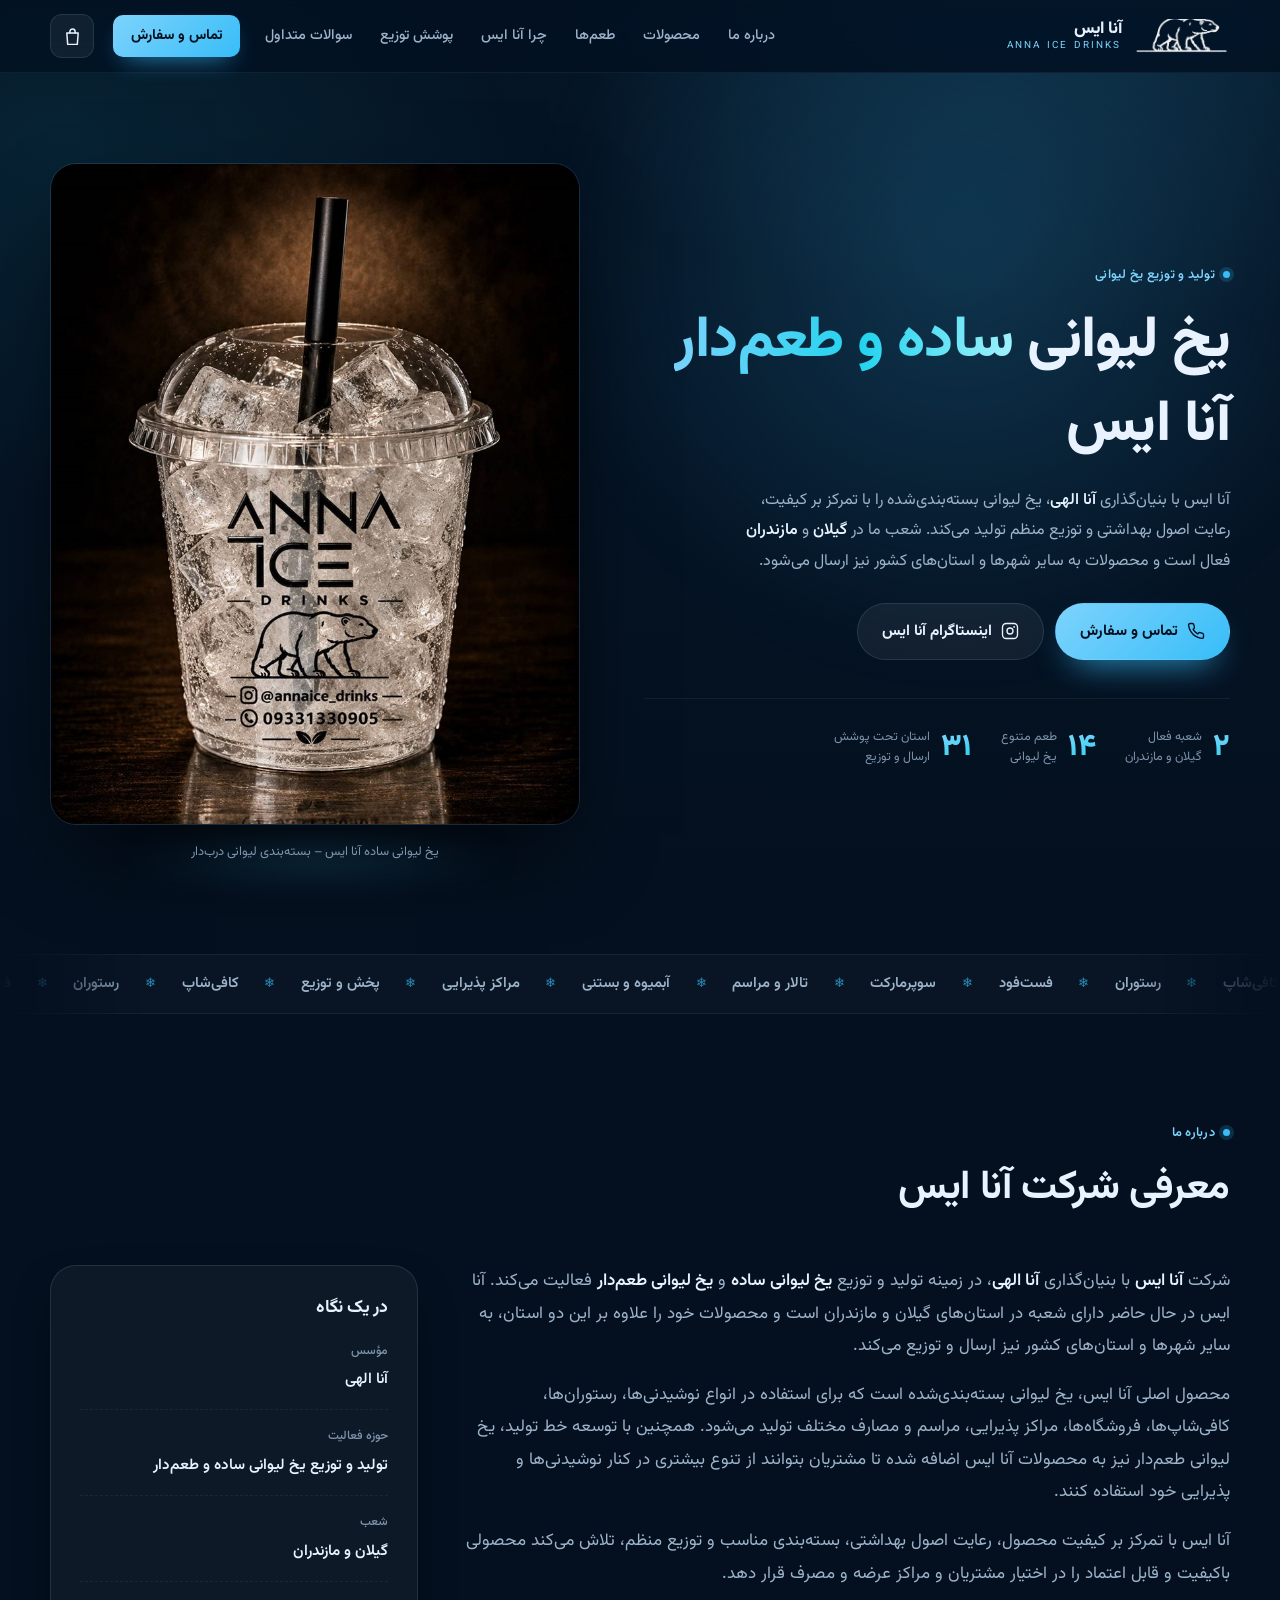
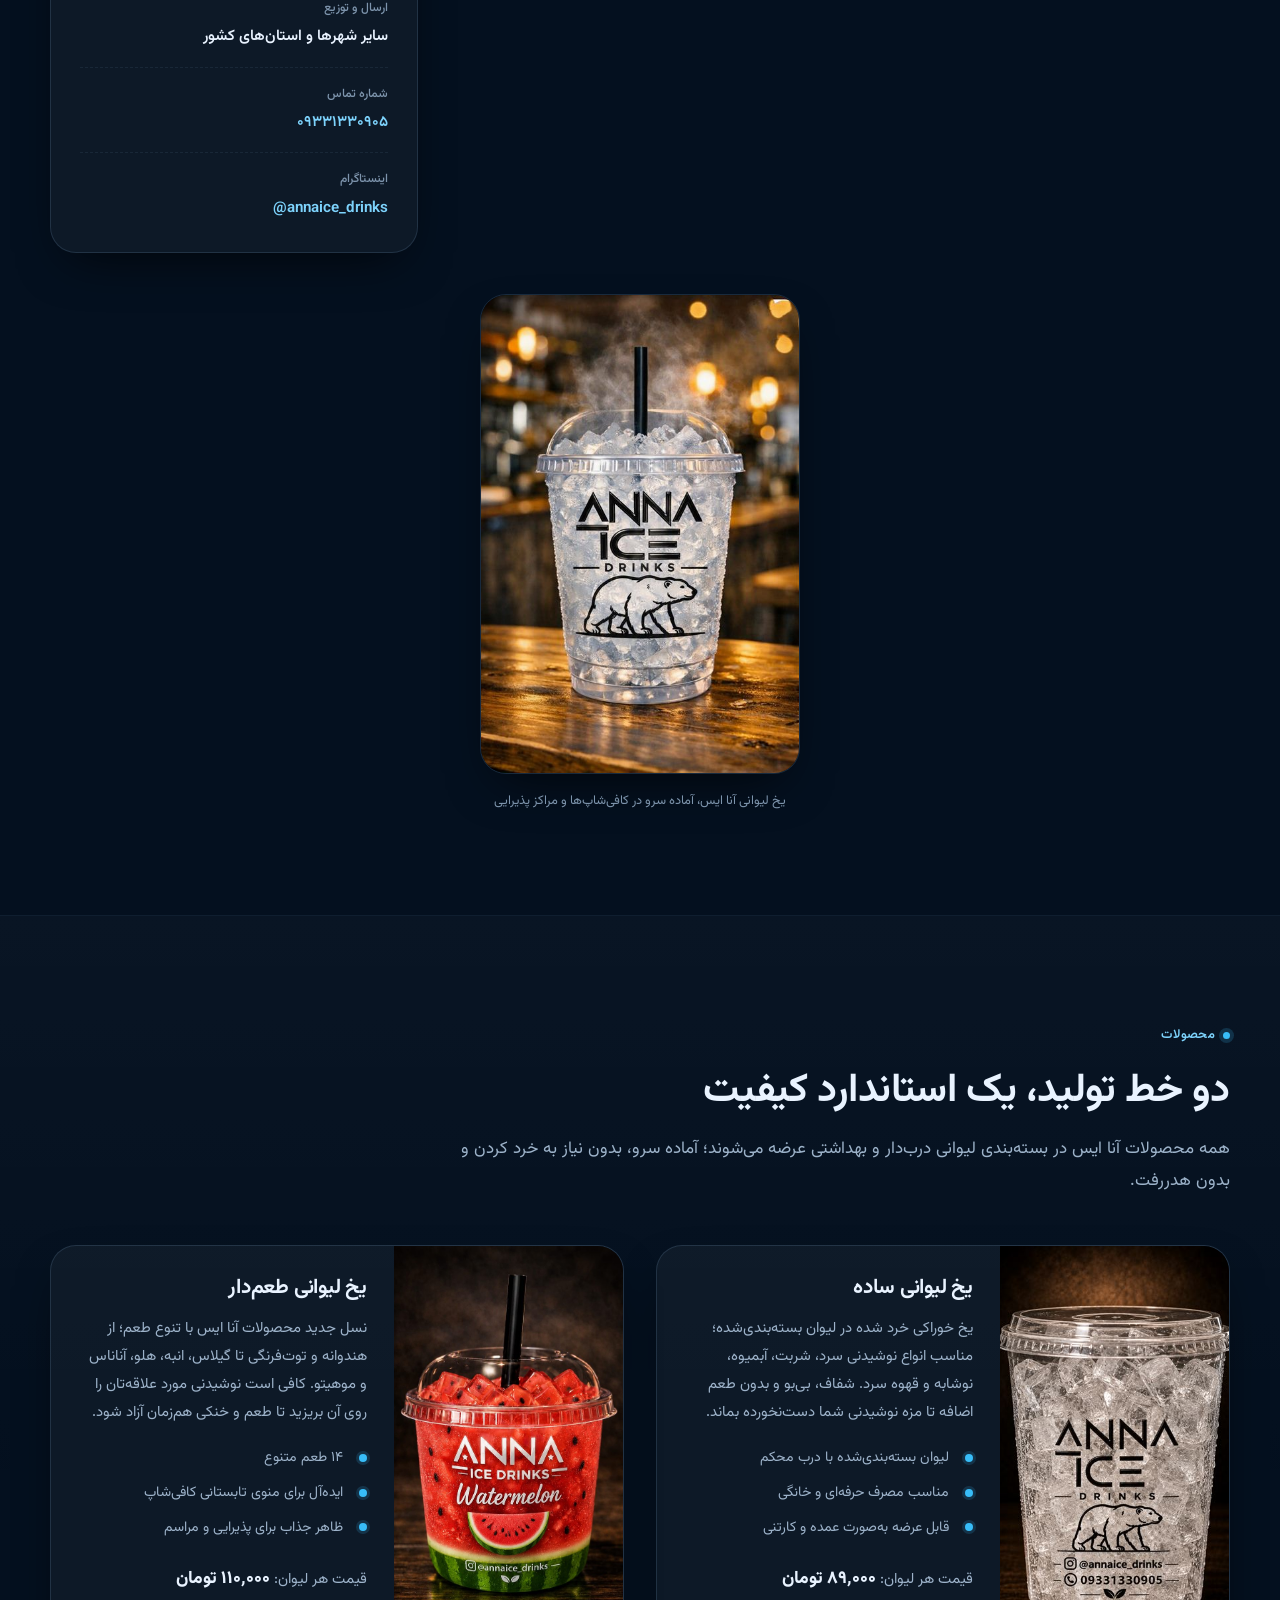
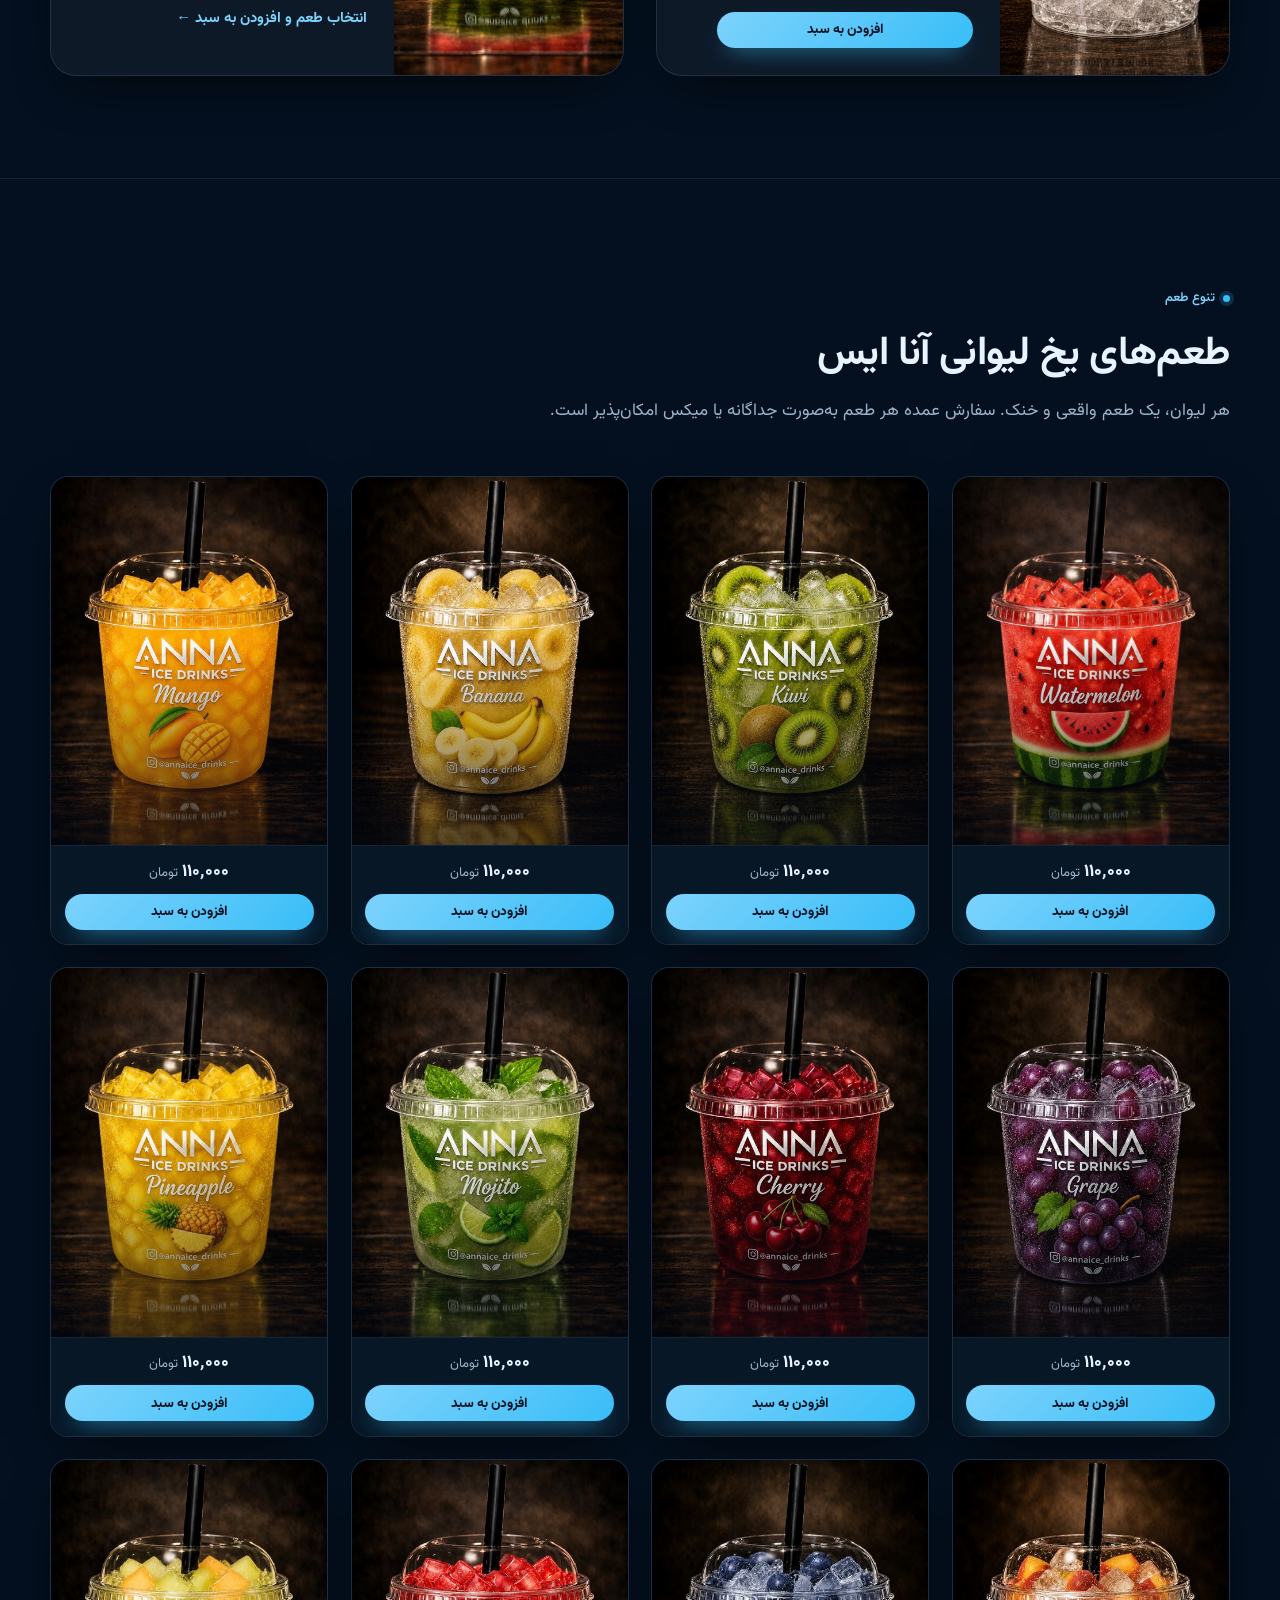
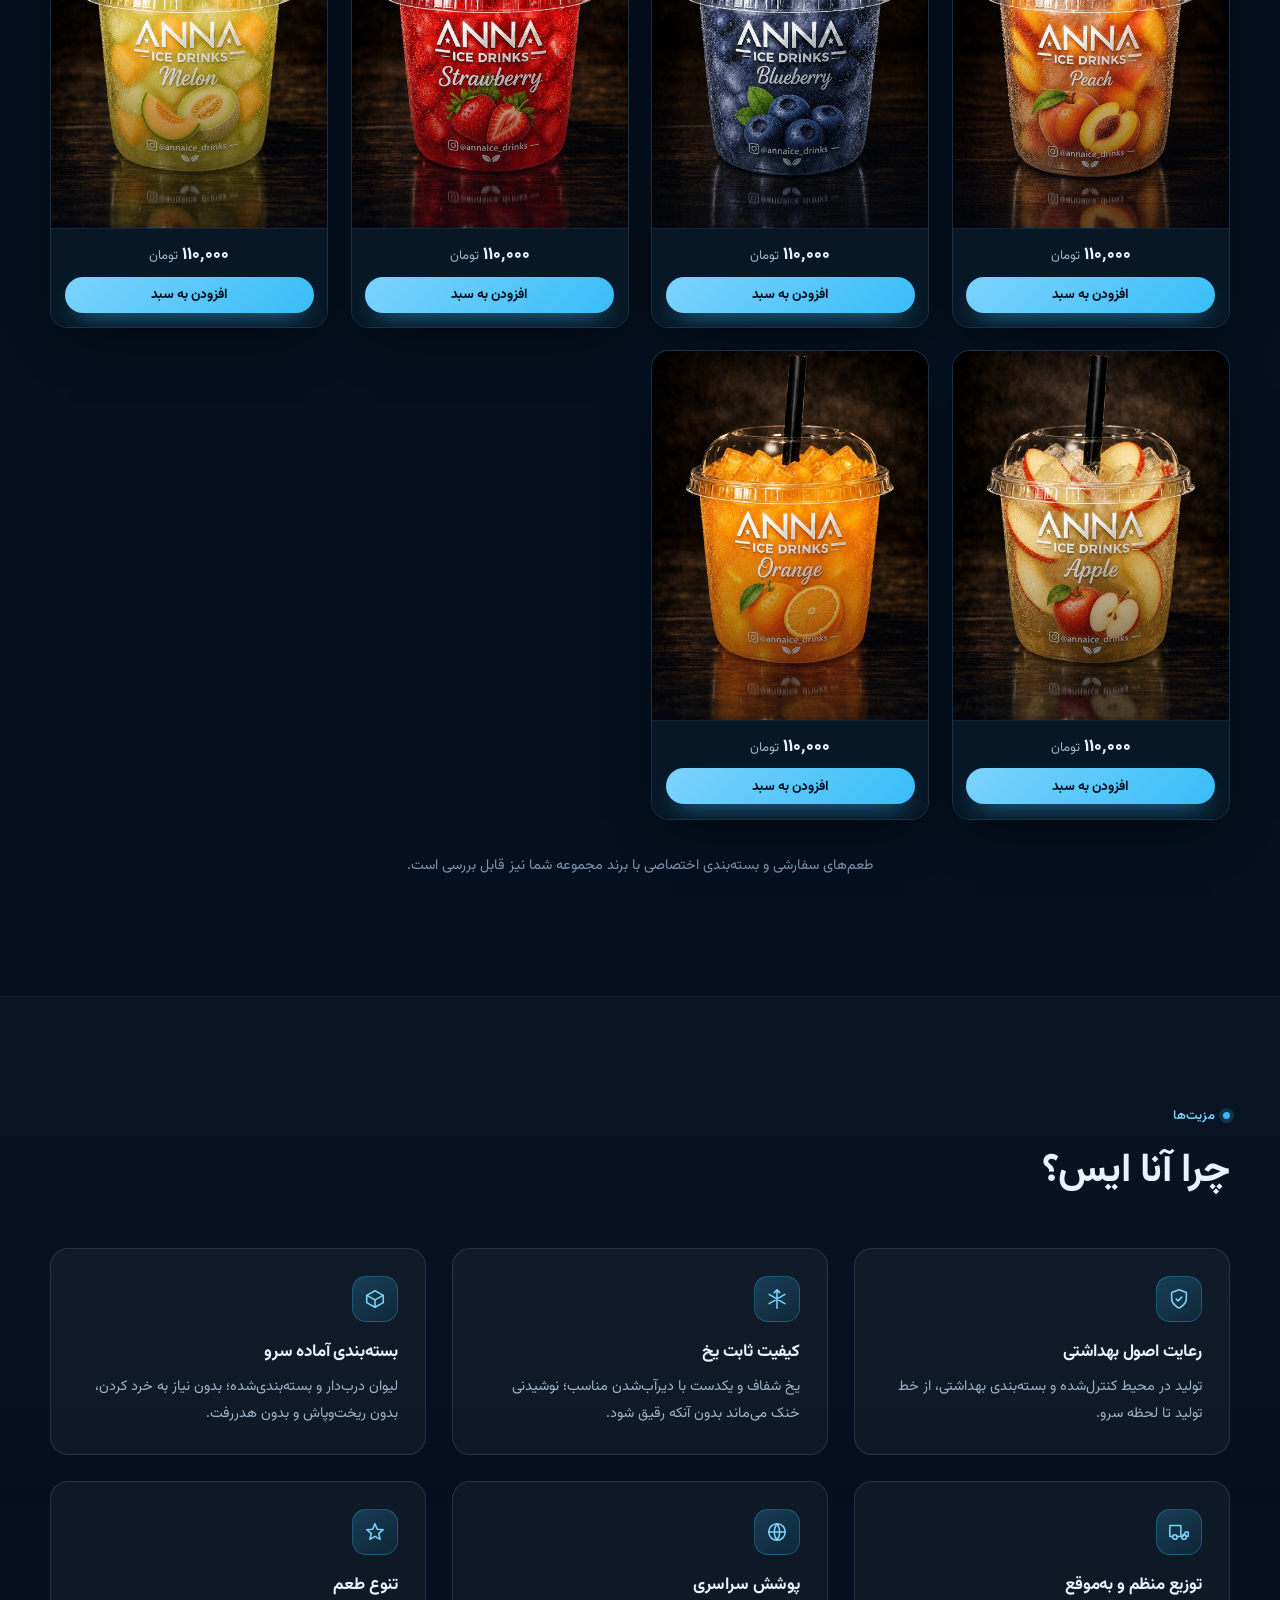
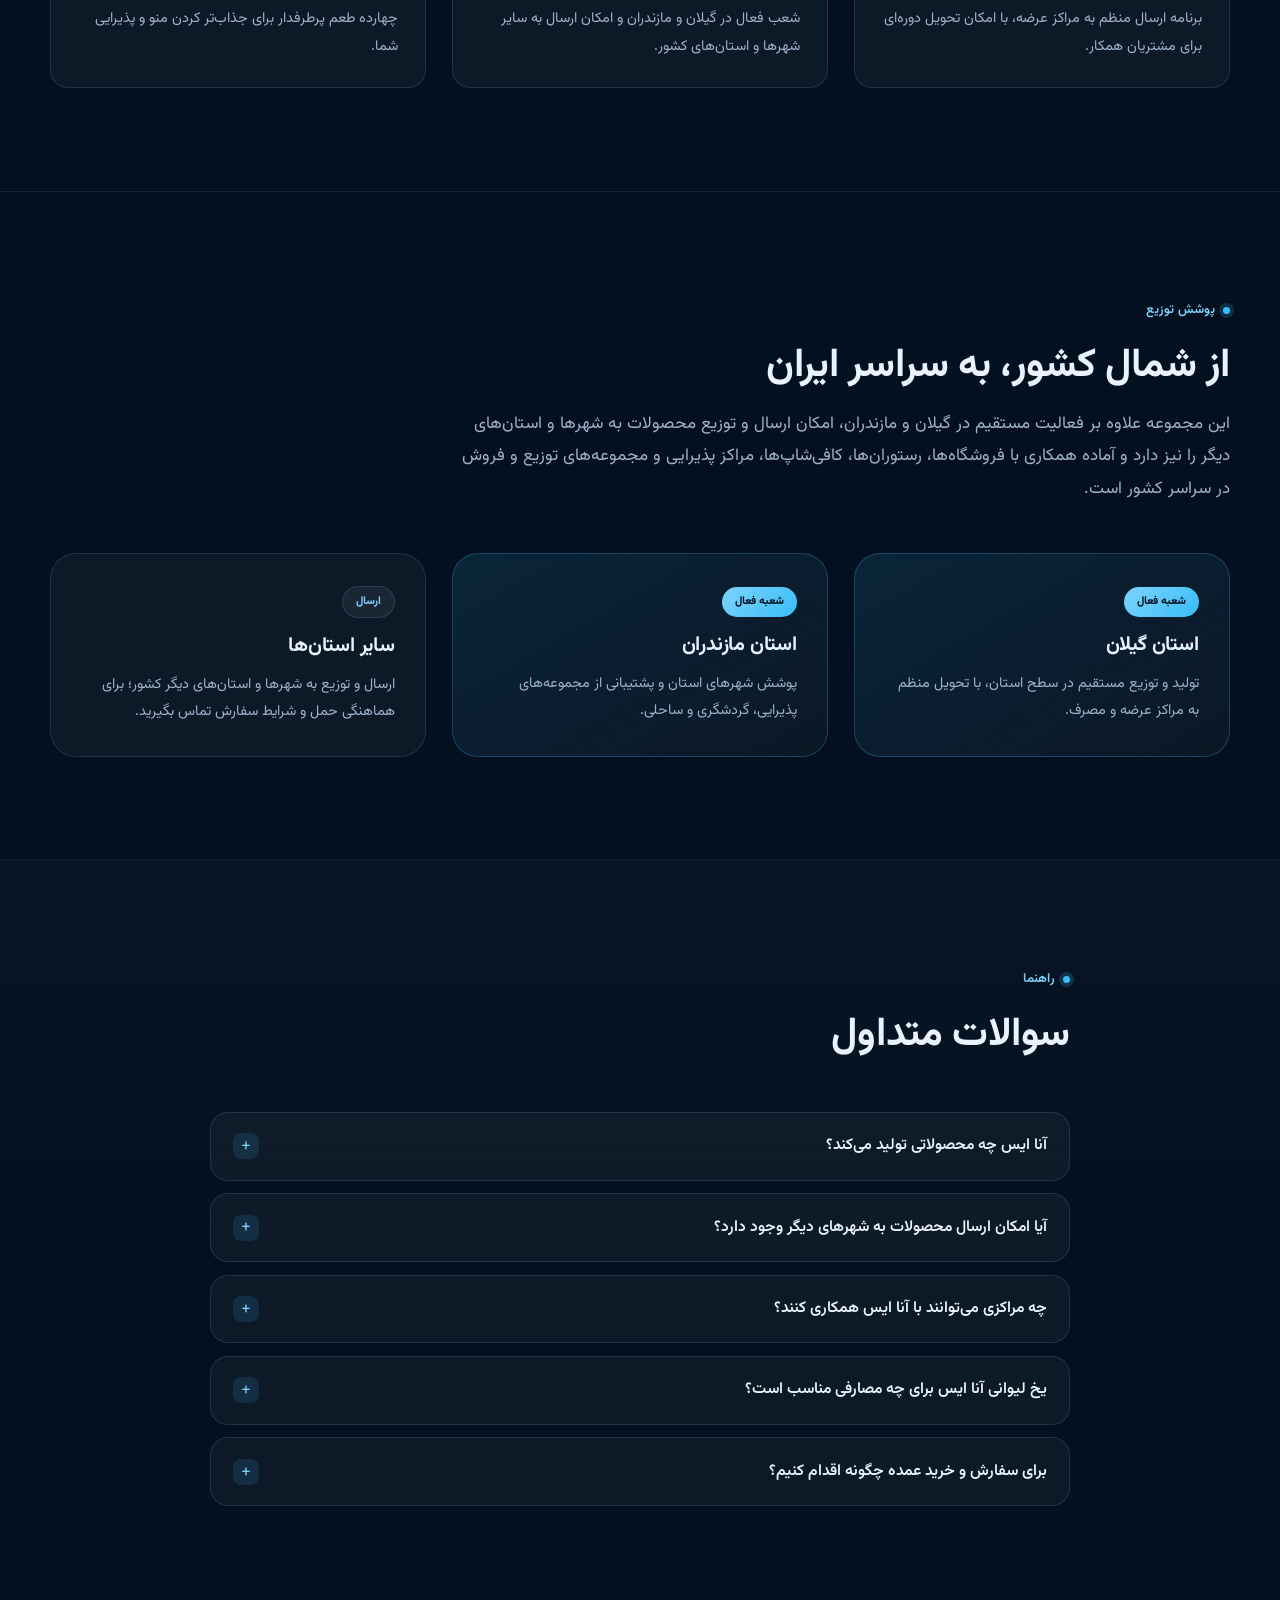
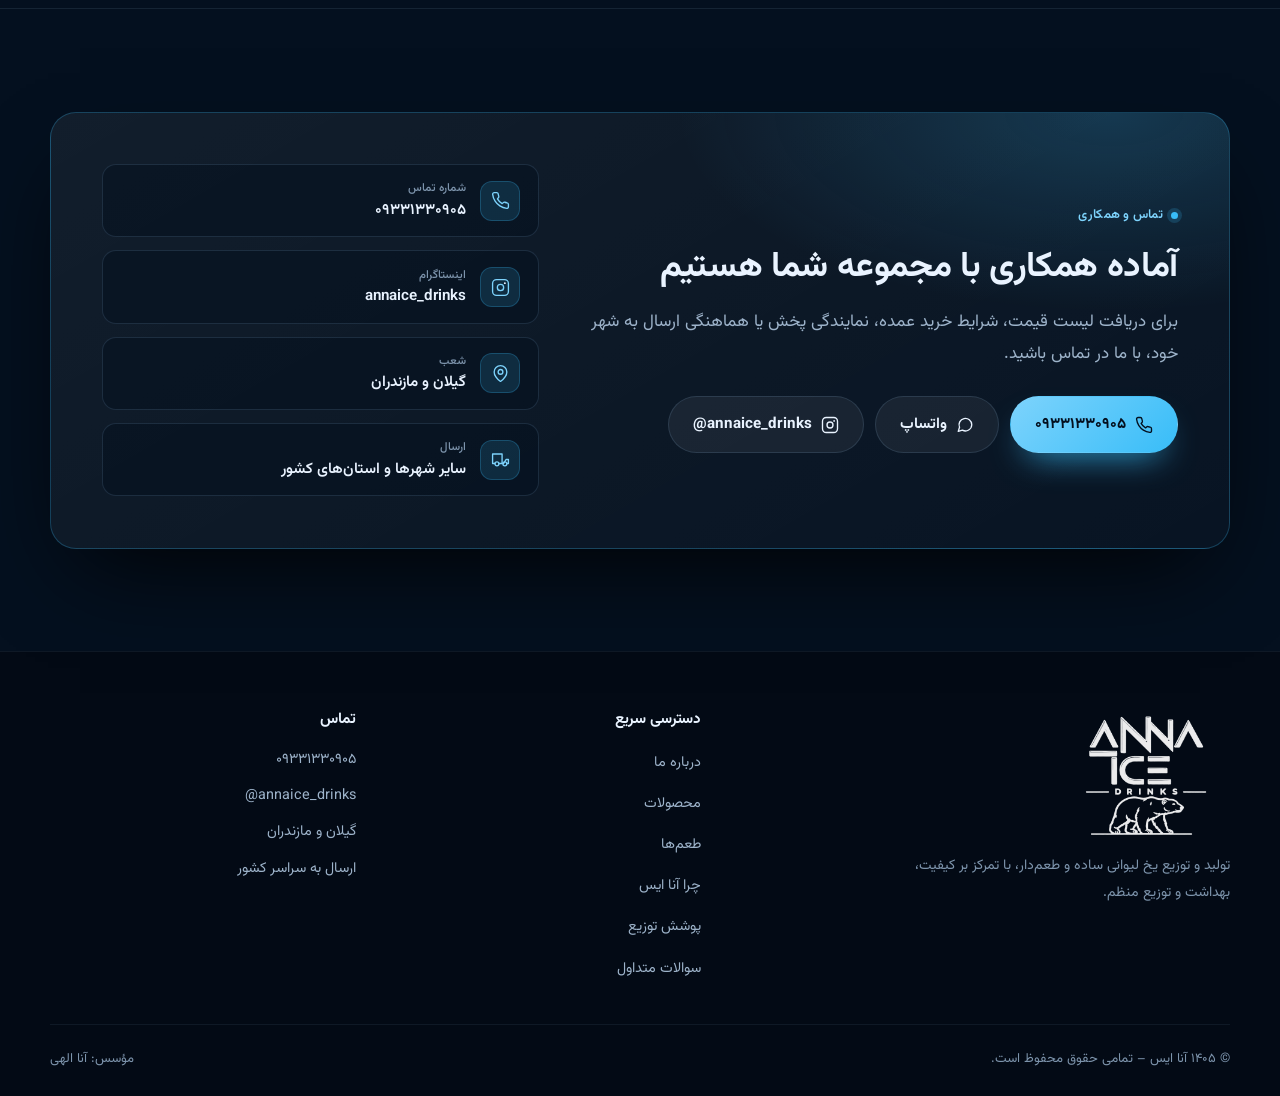
==== commit 704facf2: "Add files via upload" ====
--- a/index.html
+++ b/index.html
@@ -81,8 +81,8 @@
         { "@type": "Country", "name": "ایران" }
       ],
       "makesOffer": [
-        { "@type": "Offer", "itemOffered": { "@type": "Product", "name": "یخ لیوانی ساده" } },
-        { "@type": "Offer", "itemOffered": { "@type": "Product", "name": "یخ لیوانی طعم‌دار" } }
+        { "@type": "Offer", "price": "890000", "priceCurrency": "IRR", "itemOffered": { "@type": "Product", "name": "یخ لیوانی ساده" } },
+        { "@type": "Offer", "price": "1100000", "priceCurrency": "IRR", "itemOffered": { "@type": "Product", "name": "یخ لیوانی طعم‌دار" } }
       ]
     },
     {
@@ -173,6 +173,11 @@
       <a href="#contact" class="nav-cta">تماس و سفارش</a>
     </nav>
 
+    <button class="cart-btn" id="cartOpen" type="button" aria-haspopup="dialog" aria-controls="cart" aria-label="سبد خرید" hidden>
+      <svg viewBox="0 0 24 24" aria-hidden="true"><path d="M5.5 8h13l-1 13h-11z"/><path d="M9 8V6.5a3 3 0 0 1 6 0V8"/></svg>
+      <span class="cart-count" id="cartCount" hidden>۰</span>
+    </button>
+
     <button class="nav-toggle" id="navToggle" aria-expanded="false" aria-controls="nav" aria-label="باز کردن منو">
       <span></span><span></span><span></span>
     </button>
@@ -321,6 +326,8 @@
               <li>مناسب مصرف حرفه‌ای و خانگی</li>
               <li>قابل عرضه به‌صورت عمده و کارتنی</li>
             </ul>
+            <p class="price-line">قیمت هر لیوان: <b>۸۹٬۰۰۰ تومان</b></p>
+            <div data-buy="plain"></div>
           </div>
         </article>
 
@@ -340,6 +347,8 @@
               <li>ایده‌آل برای منوی تابستانی کافی‌شاپ</li>
               <li>ظاهر جذاب برای پذیرایی و مراسم</li>
             </ul>
+            <p class="price-line">قیمت هر لیوان: <b>۱۱۰٬۰۰۰ تومان</b></p>
+            <a class="buy-link" href="#flavors">انتخاب طعم و افزودن به سبد ←</a>
           </div>
         </article>
       </div>
@@ -638,6 +647,30 @@
   <svg viewBox="0 0 24 24" aria-hidden="true"><path d="M22 16.9v3a2 2 0 0 1-2.2 2 19.8 19.8 0 0 1-8.6-3.1 19.5 19.5 0 0 1-6-6A19.8 19.8 0 0 1 2.1 4.2 2 2 0 0 1 4.1 2h3a2 2 0 0 1 2 1.7c.1 1 .4 1.9.7 2.8a2 2 0 0 1-.5 2.1L8.1 9.9a16 16 0 0 0 6 6l1.3-1.2a2 2 0 0 1 2.1-.5c.9.3 1.8.6 2.8.7a2 2 0 0 1 1.7 2z"/></svg>
 </a>
 
+<!-- ==================== BASKET ==================== -->
+<dialog class="cart" id="cart" aria-labelledby="cart-title">
+  <div class="cart-panel">
+    <div class="cart-head">
+      <h2 id="cart-title">سبد خرید</h2>
+      <button type="button" class="cart-close" id="cartClose" aria-label="بستن سبد خرید">
+        <svg viewBox="0 0 24 24" aria-hidden="true"><path d="M6 6l12 12M18 6 6 18"/></svg>
+      </button>
+    </div>
+
+    <p class="cart-empty" id="cartEmpty">
+      سبد خرید شما خالی است.
+      <a href="#flavors">مشاهده طعم‌ها</a>
+    </p>
+    <ul class="cart-list" id="cartList" hidden></ul>
+
+    <div class="cart-foot" id="cartFoot" hidden>
+      <div class="cart-total"><span>جمع کل</span><b id="cartTotal">۰ تومان</b></div>
+      <a class="btn btn-primary cart-checkout" id="cartCheckout" href="https://wa.me/989331330905" target="_blank" rel="noopener">ثبت سفارش در واتساپ</a>
+      <button type="button" class="cart-clear" id="cartClear">خالی کردن سبد</button>
+    </div>
+  </div>
+</dialog>
+
 <script src="script.js" defer></script>
 </body>
 </html>
--- a/styles.css
+++ b/styles.css
@@ -59,6 +59,7 @@
 a { color: var(--brand-2); text-decoration: none; transition: color .2s ease; }
 a:hover { color: #fff; }
 img { max-width: 100%; height: auto; display: block; }
+[hidden] { display: none !important; }
 ul { margin: 0; padding: 0; list-style: none; }
 
 :focus-visible {
@@ -287,6 +288,7 @@
 /* ---------------- flavors ---------------- */
 .flavor-grid { display: grid; grid-template-columns: repeat(4, 1fr); gap: clamp(.9rem, 2vw, 1.4rem); }
 .flavor {
+  display: grid;
   position: relative; border-radius: var(--radius); overflow: hidden;
   border: 1px solid var(--line); background: #071726;
   box-shadow: var(--shadow);
@@ -306,6 +308,134 @@
 .flavor-cap span { font-size: .68rem; letter-spacing: .16em; color: var(--c, var(--brand-2)); direction: ltr; display: block; margin-top: .15rem; filter: brightness(1.25); }
 .flavor:hover { transform: translateY(-6px); border-color: color-mix(in srgb, var(--c) 55%, transparent); box-shadow: 0 26px 60px -24px color-mix(in srgb, var(--c) 60%, transparent); }
 .flavor:hover img { transform: scale(1.06); }
+/* image, gradient and caption share the top cell; the buy block sits below */
+.flavor img, .flavor::after, .flavor-cap { grid-area: 1 / 1; }
+.flavor .buy {
+  grid-row: 2; margin: 0; padding: .8rem .85rem .9rem;
+  position: relative; z-index: 2;
+  background: #071726; border-top: 1px solid var(--line-soft);
+}
+.flavor .buy-price { text-align: center; }
+
+/* ---------------- basket ---------------- */
+.price-line { margin: 1.3rem 0 0; color: var(--muted); font-size: .9rem; }
+.price-line b { color: var(--text); font-size: 1.1rem; font-weight: 800; }
+.buy-link { display: inline-block; margin-top: .6rem; font-weight: 700; font-size: .92rem; }
+
+.buy { display: flex; flex-wrap: wrap; align-items: center; gap: .55rem; margin-top: 1rem; }
+.buy-price { flex: 1 0 100%; margin: 0; font-size: .82rem; color: var(--muted); line-height: 1.5; }
+.buy-price b { font-size: 1.08rem; font-weight: 800; color: var(--text); }
+
+.qty {
+  display: inline-flex; align-items: center; flex: none;
+  border: 1px solid var(--line); border-radius: 999px;
+  background: rgba(4, 16, 31, .55);
+}
+.qty-btn {
+  width: 34px; height: 34px; padding: 0; border: 0; border-radius: 50%;
+  display: grid; place-items: center; cursor: pointer;
+  background: none; color: var(--brand-2);
+  font: inherit; font-size: 1.15rem; line-height: 1;
+  transition: background .2s, color .2s;
+}
+.qty-btn:hover:not(:disabled) { background: rgba(56, 189, 248, .14); color: #fff; }
+.qty-btn:disabled { opacity: .35; cursor: default; }
+.qty-val { min-width: 2em; padding-inline: .4rem; text-align: center; font-weight: 700; font-size: .9rem; line-height: 1; white-space: nowrap; }
+
+.buy-action { flex: 1 1 100%; display: flex; }
+.buy-action .qty { flex: 1; justify-content: space-between; }
+.product-body .buy-action { max-width: 16rem; }
+
+.add-btn {
+  flex: 1; min-height: 36px; padding: .35rem 1rem;
+  border: 0; border-radius: 999px; cursor: pointer; white-space: nowrap;
+  font: inherit; font-weight: 700; font-size: .85rem; line-height: 1.4; color: #04101f;
+  background: linear-gradient(135deg, var(--brand-2), var(--brand));
+  box-shadow: 0 10px 24px -12px rgba(56, 189, 248, .9);
+  transition: filter .2s ease, transform .2s ease;
+}
+.add-btn:hover { filter: brightness(1.08); transform: translateY(-1px); }
+
+.cart-btn {
+  position: relative; flex: none;
+  width: 44px; height: 44px; padding: 0; border-radius: 12px; cursor: pointer;
+  display: grid; place-items: center;
+  background: var(--surface-2); border: 1px solid var(--line); color: var(--text);
+  transition: background .2s, border-color .2s;
+}
+.cart-btn:hover { background: rgba(255, 255, 255, .1); border-color: rgba(56, 189, 248, .38); }
+.cart-btn svg { width: 21px; height: 21px; fill: none; stroke: currentColor; stroke-width: 1.7; stroke-linecap: round; stroke-linejoin: round; }
+.cart-count {
+  position: absolute; inset-block-start: -7px; inset-inline-end: -7px;
+  min-width: 21px; height: 21px; padding-inline: 5px; border-radius: 999px;
+  display: grid; place-items: center;
+  font-size: .7rem; font-weight: 800; line-height: 1; color: #04101f;
+  background: linear-gradient(135deg, var(--brand-2), var(--brand));
+  box-shadow: 0 0 0 2px var(--ink);
+}
+.cart-count.bump { animation: bump .45s ease; }
+@keyframes bump { 40% { transform: scale(1.35); } }
+
+.cart {
+  margin: 0; margin-inline-start: auto; padding: 0;
+  width: min(420px, 100vw); max-width: 100vw;
+  height: 100vh; height: 100dvh; max-height: none;
+  border: 0; border-inline-start: 1px solid var(--line);
+  background: var(--ink-2); color: var(--text);
+  box-shadow: var(--shadow-lg);
+}
+.cart::backdrop { background: rgba(2, 8, 16, .66); backdrop-filter: blur(3px); -webkit-backdrop-filter: blur(3px); }
+.cart[open] { animation: cart-in .3s cubic-bezier(.2, .8, .3, 1); }
+@keyframes cart-in { from { transform: translateX(-100%); } }
+body.cart-open { overflow: hidden; }
+
+.cart-panel { display: flex; flex-direction: column; height: 100%; }
+.cart-head {
+  display: flex; align-items: center; justify-content: space-between; gap: 1rem;
+  padding: 1rem 1.3rem; border-bottom: 1px solid var(--line-soft);
+}
+.cart-head h2 { font-size: 1.15rem; }
+.cart-close {
+  width: 40px; height: 40px; padding: 0; border-radius: 12px; cursor: pointer;
+  display: grid; place-items: center;
+  background: var(--surface-2); border: 1px solid var(--line); color: var(--text);
+}
+.cart-close:hover { background: rgba(255, 255, 255, .1); }
+.cart-close svg { width: 18px; height: 18px; fill: none; stroke: currentColor; stroke-width: 2; stroke-linecap: round; }
+
+.cart-empty { margin: auto; padding: 2rem 1.5rem; text-align: center; color: var(--muted); }
+.cart-empty a { display: block; margin-top: .4rem; font-weight: 700; }
+
+.cart-list { flex: 1; overflow-y: auto; padding: .4rem 1.3rem; }
+.cart-item {
+  display: grid; grid-template-columns: 1fr auto; align-items: center; gap: .6rem 1rem;
+  padding: 1rem 0; border-bottom: 1px dashed var(--line-soft);
+}
+.cart-item:last-child { border-bottom: 0; }
+.ci-info { display: grid; line-height: 1.6; }
+.ci-info b { font-size: .95rem; }
+.ci-info span { font-size: .78rem; color: var(--muted-2); }
+.ci-remove {
+  align-self: start; padding: .2rem .55rem; border: 0; border-radius: 8px; cursor: pointer;
+  background: none; color: var(--muted-2); font: inherit; font-size: .78rem;
+}
+.ci-remove:hover { color: #fda4af; background: rgba(244, 63, 94, .1); }
+.cart-item .qty { justify-self: start; }
+.ci-total { font-size: .95rem; font-weight: 700; }
+
+.cart-foot {
+  display: grid; gap: .7rem; padding: 1.1rem 1.3rem 1.3rem;
+  border-top: 1px solid var(--line); background: rgba(255, 255, 255, .03);
+}
+.cart-total { display: flex; align-items: baseline; justify-content: space-between; }
+.cart-total span { color: var(--muted); }
+.cart-total b { font-size: 1.25rem; font-weight: 800; }
+.cart-checkout { justify-content: center; }
+.cart-clear {
+  justify-self: center; padding: .2rem .5rem; border: 0; cursor: pointer;
+  background: none; color: var(--muted-2); font: inherit; font-size: .82rem; text-decoration: underline;
+}
+.cart-clear:hover { color: var(--text); }
 
 /* ---------------- features ---------------- */
 .feature-grid { display: grid; grid-template-columns: repeat(3, 1fr); gap: clamp(1rem, 2.4vw, 1.6rem); }
@@ -453,6 +583,8 @@
   .nav a { padding: .85rem 1rem; font-size: 1rem; }
   .nav .nav-cta { margin-inline-start: 0; margin-top: .6rem; text-align: center; justify-content: center; }
   .nav-toggle { display: grid; }
+  .cart-btn { margin-inline-start: auto; }
+  .cart-btn + .nav-toggle { margin-inline-start: -.6rem; }
 
   .hero-grid { grid-template-columns: 1fr; }
   .hero-media { order: -1; max-width: 360px; margin-inline: auto; }
@@ -498,7 +630,7 @@
    ============================================================ */
 @media print {
   body { background: #fff; color: #000; }
-  .site-header, .fab, .ticker, .hero-glow { display: none !important; }
+  .site-header, .fab, .ticker, .hero-glow, .buy, .buy-link, .cart { display: none !important; }
   .section { padding-block: 1.5rem; }
   a { color: #000; }
 }
